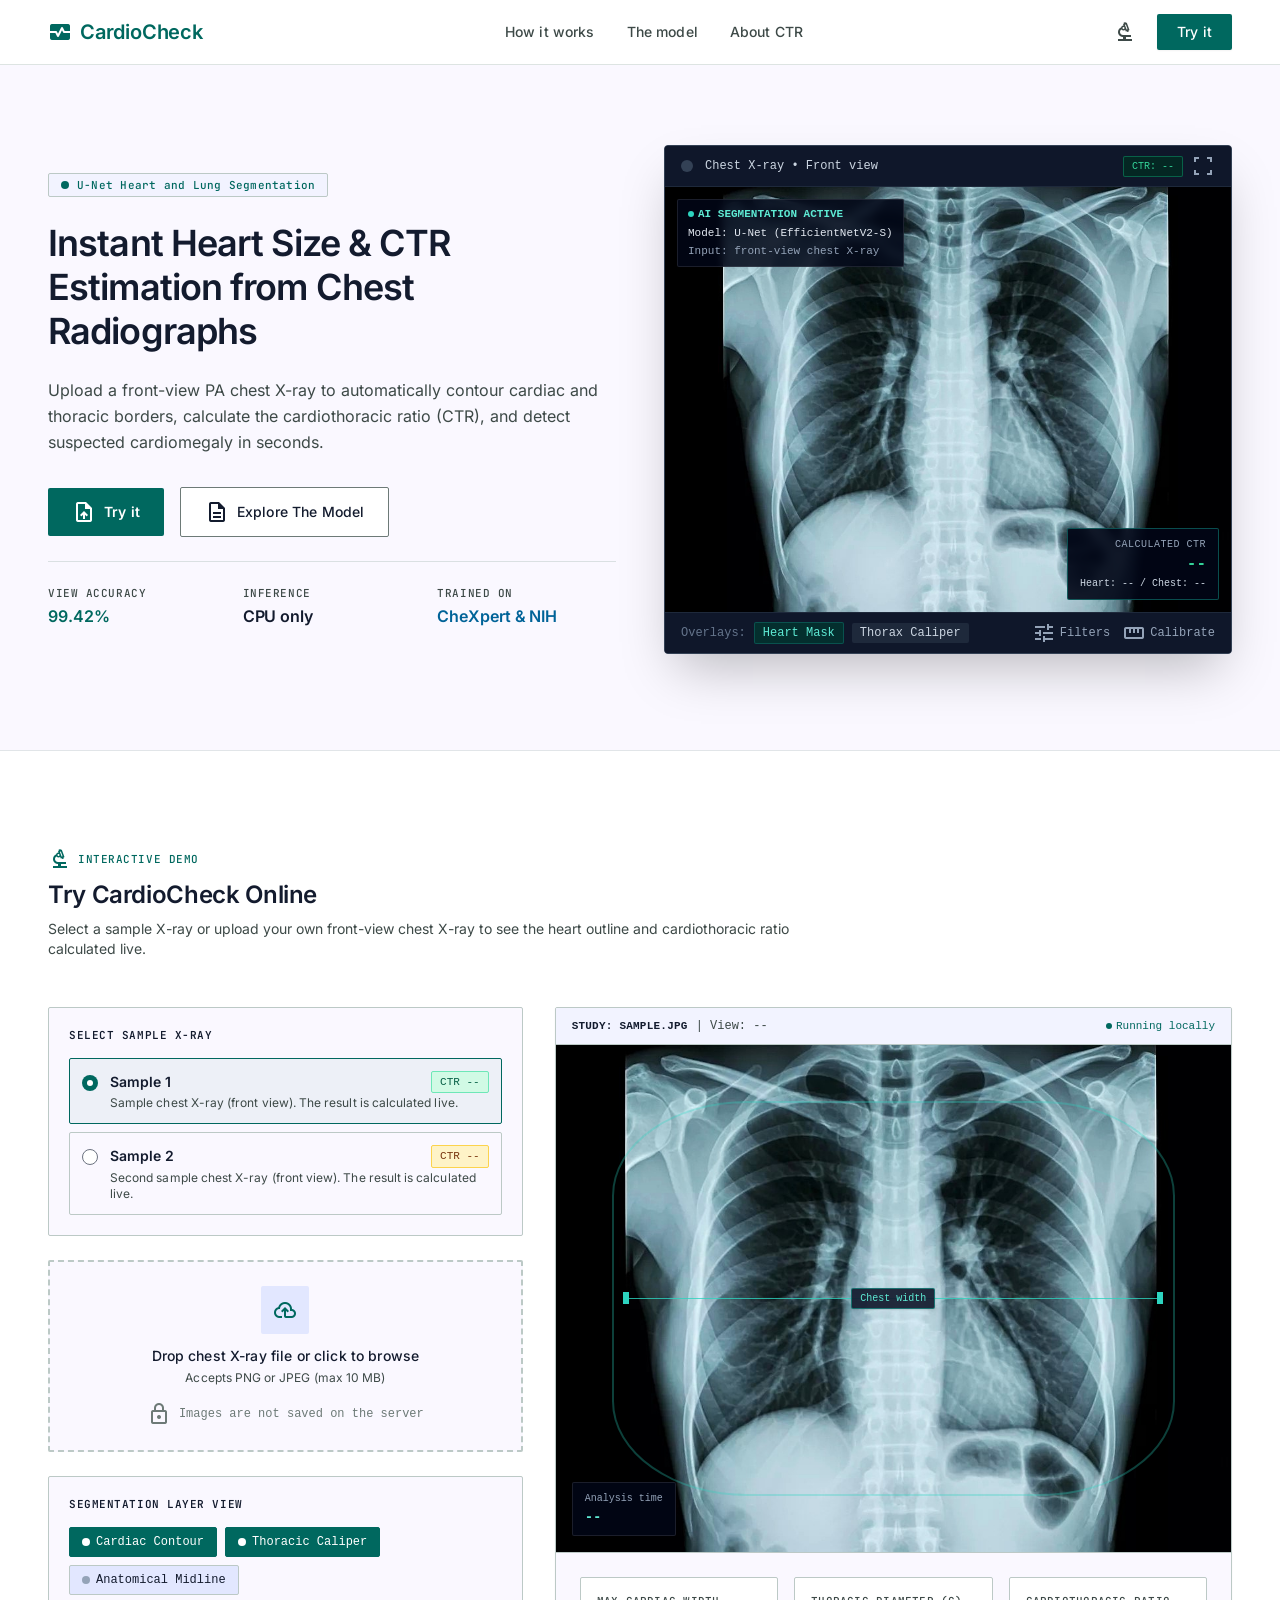
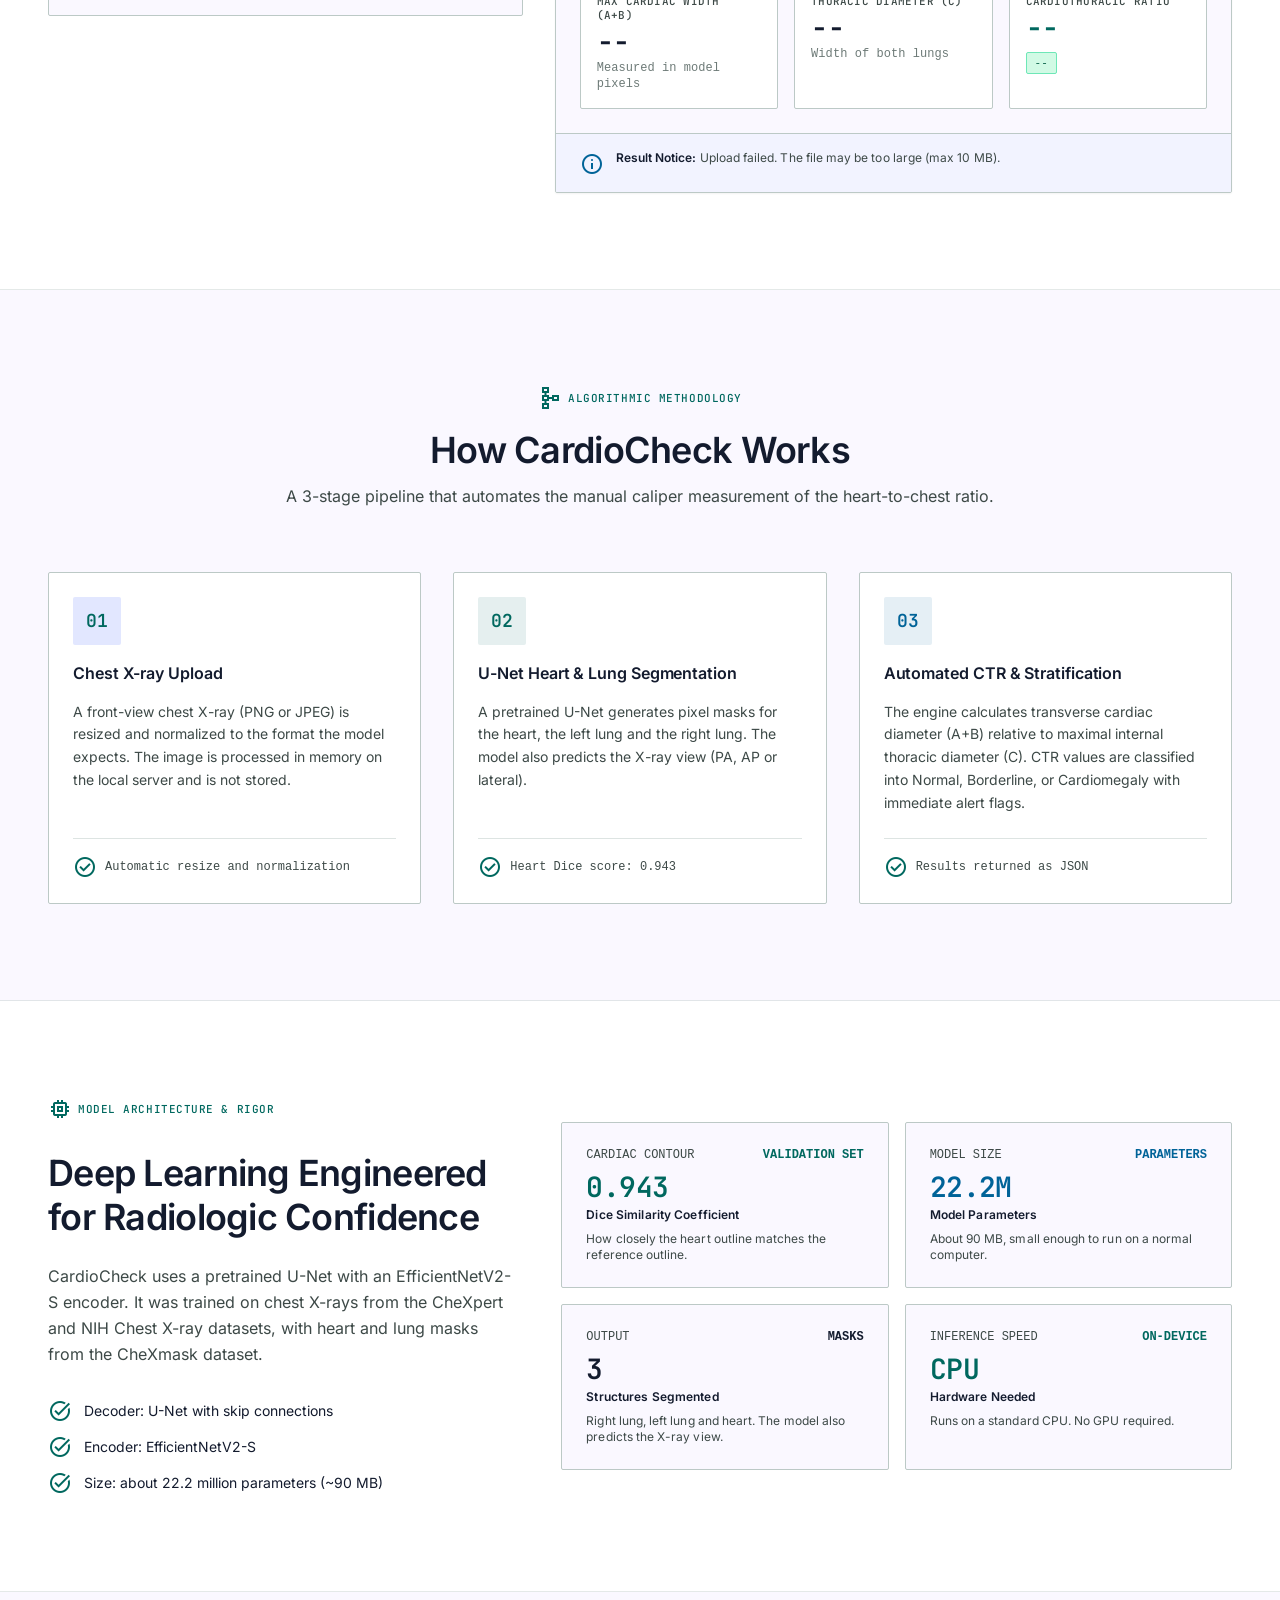
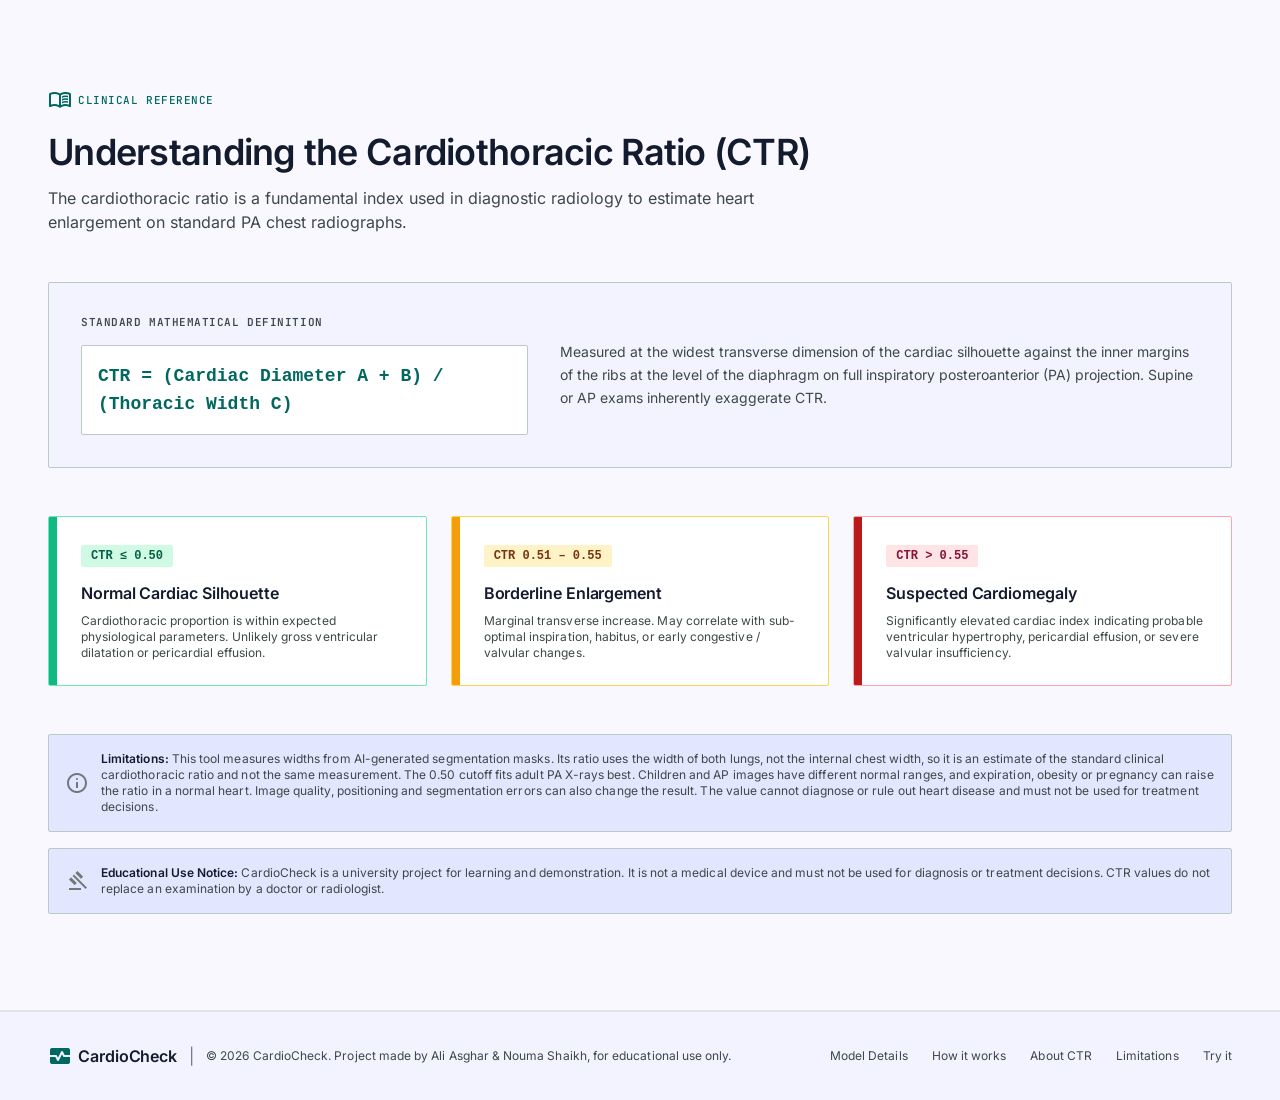
==== public/index.html @ 1d575114 "Add files via upload" ====
<!doctype html>
<html class="scroll-smooth" lang="en">
  <head>
    <meta charset="utf-8" />
    <meta name="viewport" content="width=device-width, initial-scale=1.0" />
    <title>CardioCheck - AI Heart Size &amp; CTR Estimation</title>
    <link
      rel="shortcut icon"
      href="./images/favicon/android-chrome-192x192.png"
      type="image/x-icon"
    />
    <link
      rel="shortcut icon"
      href="./images/favicon/android-chrome-512x512.png"
      type="image/x-icon"
    />
    <link
      rel="shortcut icon"
      href="./images/favicon/apple-touch-icon.png"
      type="image/x-icon"
    />
    <link
      rel="shortcut icon"
      href="./images/favicon/favicon-16x16.png"
      type="image/x-icon"
    />
    <link
      rel="shortcut icon"
      href="./images/favicon/favicon-32x32.png"
      type="image/x-icon"
    />
    <link
      rel="shortcut icon"
      href="./images/favicon/favicon.ico"
      type="image/x-icon"
    />
    <link rel="stylesheet" href="style.css" />
  </head>
  <body
    class="bg-background text-on-background min-h-screen flex flex-col font-body-md antialiased selection:bg-primary selection:text-on-primary"
  >
    <header
      class="bg-surface-container-lowest/90 backdrop-blur-md top-0 sticky z-50 border-b border-outline-variant/50"
    >
      <div
        class="flex justify-between items-center w-full px-6 lg:px-12 max-w-7xl mx-auto h-16"
      >
        <a
          class="text-headline-md font-semibold text-primary flex items-center gap-2 active:scale-[0.99] transition-transform duration-150"
          href="#"
        >
          <span
            class="material-symbols-outlined text-primary text-[28px]"
            style="font-variation-settings: &quot;FILL&quot; 1"
            >monitor_heart</span
          ><span>CardioCheck</span></a
        >
        <nav class="hidden md:flex items-center gap-8">
          <a
            class="text-on-surface-variant hover:text-primary transition-colors duration-150 text-label-lg"
            href="#how-it-works"
            >How it works</a
          >
          <a
            class="text-on-surface-variant hover:text-primary transition-colors duration-150 text-label-lg"
            href="#the-model"
            >The model</a
          >
          <a
            class="text-on-surface-variant hover:text-primary transition-colors duration-150 text-label-lg"
            href="#about-ctr"
            >About CTR</a
          >
        </nav>
        <div class="flex items-center gap-3">
          <a
            class="p-2 text-on-surface-variant hover:text-primary transition-colors duration-150 flex items-center"
            href="#try-it"
            title="Try the demo"
            ><span class="material-symbols-outlined text-[20px]"
              >biotech</span
            ></a
          >
          <a
            class="bg-primary hover:bg-primary-container text-on-primary text-label-lg px-5 py-2 rounded transition-all duration-150 shadow-sm active:scale-[0.99]"
            href="#try-it"
            >Try it</a
          >
        </div>
      </div>
    </header>

    <main class="flex-1 flex flex-col">
      <section
        class="relative pt-12 pb-16 lg:pt-20 lg:pb-24 border-b border-outline-variant/40 bg-surface"
      >
        <div
          class="max-w-7xl mx-auto px-6 lg:px-12 grid grid-cols-1 lg:grid-cols-12 gap-12 items-center"
        >
          <div class="lg:col-span-6 space-y-6">
            <div
              class="inline-flex items-center gap-2 px-3 py-1 bg-surface-container-low border border-outline-variant rounded text-label-sm font-label-sm text-primary"
            >
              <span class="w-2 h-2 rounded-full bg-primary animate-pulse"></span
              ><span>U-Net Heart and Lung Segmentation</span>
            </div>
            <h1 class="text-headline-xl text-on-surface tracking-tight">
              Instant Heart Size &amp; CTR Estimation from Chest Radiographs
            </h1>
            <p class="text-body-lg text-on-surface-variant leading-relaxed">
              Upload a front-view PA chest X-ray to automatically contour
              cardiac and thoracic borders, calculate the cardiothoracic ratio
              (CTR), and detect suspected cardiomegaly in seconds.
            </p>
            <div class="flex flex-wrap items-center gap-4 pt-2">
              <a
                class="inline-flex items-center gap-2 bg-primary hover:bg-primary-container text-on-primary px-6 py-3 rounded text-label-lg font-semibold transition-colors duration-150"
                href="#try-it"
                ><span class="material-symbols-outlined text-[20px]"
                  >upload_file</span
                >Try it</a
              >
              <a
                class="inline-flex items-center gap-2 bg-surface-container-lowest border border-outline text-on-surface hover:bg-surface-container-low px-6 py-3 rounded text-label-lg font-medium transition-colors duration-150"
                href="#the-model"
                ><span class="material-symbols-outlined text-[20px]"
                  >description</span
                >Explore The Model</a
              >
            </div>
            <div
              class="pt-6 grid grid-cols-3 gap-4 border-t border-outline-variant/50"
            >
              <div>
                <p
                  class="text-label-sm font-label-sm text-on-surface-variant uppercase tracking-wider"
                >
                  VIEW ACCURACY
                </p>
                <p class="text-headline-sm text-primary mt-1 font-semibold">
                  99.42%
                </p>
              </div>
              <div>
                <p
                  class="text-label-sm font-label-sm text-on-surface-variant uppercase tracking-wider"
                >
                  INFERENCE
                </p>
                <p class="text-headline-sm text-on-surface mt-1 font-semibold">
                  CPU only
                </p>
              </div>
              <div>
                <p
                  class="text-label-sm font-label-sm text-on-surface-variant uppercase tracking-wider"
                >
                  TRAINED ON
                </p>
                <p class="text-headline-sm text-secondary mt-1 font-semibold">
                  CheXpert &amp; NIH
                </p>
              </div>
            </div>
          </div>
          <div class="lg:col-span-6">
            <div
              class="relative rounded-lg overflow-hidden border border-slate-700 bg-slate-950 shadow-2xl"
            >
              <div
                class="bg-slate-900 border-b border-slate-800 px-4 py-2 flex items-center justify-between"
              >
                <div class="flex items-center gap-3">
                  <span class="w-3 h-3 rounded-full bg-slate-700"></span
                  ><span class="text-slate-300 text-xs font-mono"
                    >Chest X-ray • Front view</span
                  >
                </div>
                <div class="flex items-center gap-2">
                  <span
                    class="inline-flex items-center px-2 py-0.5 rounded text-[10px] font-mono bg-emerald-950/80 border border-emerald-500/40 text-emerald-400"
                    id="hero-badge"
                    >CTR: --</span
                  ><span
                    class="material-symbols-outlined text-slate-400 text-sm"
                    >fullscreen</span
                  >
                </div>
              </div>
              <div
                class="relative aspect-[4/3] bg-black flex items-center justify-center overflow-hidden"
              >
                <img
                  id="hero-xray"
                  alt="Chest PA X-Ray with AI Contour and Measurements"
                  class="w-full h-full object-cover select-none"
                  src="images/xray-sample.jpg"
                />
                <div
                  class="absolute top-3 left-3 bg-slate-950/85 backdrop-blur-sm border border-white/10 rounded px-2.5 py-1.5 font-mono text-[11px] text-slate-200 space-y-0.5 pointer-events-none"
                >
                  <div
                    class="text-teal-300 font-semibold flex items-center gap-1"
                  >
                    <span class="w-1.5 h-1.5 rounded-full bg-teal-400"></span>AI
                    SEGMENTATION ACTIVE
                  </div>
                  <div>Model: U-Net (EfficientNetV2-S)</div>
                  <div class="text-slate-400">
                    Input: front-view chest X-ray
                  </div>
                </div>
                <div
                  class="absolute bottom-3 right-3 bg-slate-950/90 backdrop-blur-sm border border-teal-500/40 rounded px-3 py-2 font-mono text-right pointer-events-none"
                >
                  <div
                    class="text-[10px] text-slate-400 uppercase tracking-wider"
                  >
                    Calculated CTR
                  </div>
                  <div
                    class="text-emerald-400 font-bold text-base"
                    id="hero-ctr"
                  >
                    --
                  </div>
                  <div class="text-[10px] text-slate-300" id="hero-widths">
                    Heart: -- / Chest: --
                  </div>
                </div>
              </div>
              <div
                class="bg-slate-900 px-4 py-2 border-t border-slate-800 flex items-center justify-between text-xs font-mono text-slate-300"
              >
                <div class="flex items-center gap-2">
                  <span class="text-slate-500">Overlays:</span
                  ><span
                    class="px-2 py-0.5 rounded bg-teal-950 text-teal-300 border border-teal-700/50"
                    >Heart Mask</span
                  ><span class="px-2 py-0.5 rounded bg-slate-800 text-slate-300"
                    >Thorax Caliper</span
                  >
                </div>
                <div class="flex items-center gap-3 text-slate-400">
                  <span class="flex items-center gap-1"
                    ><span class="material-symbols-outlined text-[14px]"
                      >tune</span
                    >
                    Filters</span
                  ><span class="flex items-center gap-1"
                    ><span class="material-symbols-outlined text-[14px]"
                      >straighten</span
                    >
                    Calibrate</span
                  >
                </div>
              </div>
            </div>
          </div>
        </div>
      </section>

      <section
        class="py-16 lg:py-24 bg-surface-container-lowest border-b border-outline-variant/40"
        id="try-it"
      >
        <div class="max-w-7xl mx-auto px-6 lg:px-12">
          <div class="max-w-3xl mb-12">
            <div
              class="inline-flex items-center gap-1.5 text-primary text-label-sm font-label-sm uppercase tracking-wider mb-2"
            >
              <span class="material-symbols-outlined text-sm">biotech</span
              ><span>Interactive Demo</span>
            </div>
            <h2 class="text-headline-lg text-on-surface">
              Try CardioCheck Online
            </h2>
            <p class="text-body-md text-on-surface-variant mt-2">
              Select a sample X-ray or upload your own front-view chest X-ray to
              see the heart outline and cardiothoracic ratio calculated live.
            </p>
          </div>
          <div class="grid grid-cols-1 lg:grid-cols-12 gap-8 items-start">
            <div class="lg:col-span-5 space-y-6">
              <div
                class="bg-surface border border-outline-variant rounded p-5 space-y-4"
              >
                <label
                  class="block text-label-sm font-label-sm text-on-surface uppercase tracking-wider font-semibold"
                  >Select Sample X-ray</label
                >
                <div class="space-y-2">
                  <label
                    class="flex items-start gap-3 p-3 rounded border border-primary bg-primary/5 cursor-pointer transition-all"
                    id="sample-btn-1"
                  >
                    <input
                      checked
                      class="mt-1 text-primary focus:ring-primary h-4 w-4"
                      name="sample_selection"
                      onchange="switchSample('normal')"
                      type="radio"
                      value="normal"
                    />
                    <div class="flex-1">
                      <div class="flex items-center justify-between">
                        <span class="text-sm text-on-surface font-semibold"
                          >Sample 1</span
                        ><span
                          class="px-2 py-0.5 rounded text-[11px] font-mono bg-emerald-100 text-emerald-800 border border-emerald-300"
                          id="sample1-ctr"
                          >CTR --</span
                        >
                      </div>
                      <p class="text-body-sm text-on-surface-variant mt-0.5">
                        Sample chest X-ray (front view). The result is
                        calculated live.
                      </p>
                    </div>
                  </label>
                  <label
                    class="flex items-start gap-3 p-3 rounded border border-outline-variant hover:border-outline cursor-pointer transition-all"
                    id="sample-btn-2"
                  >
                    <input
                      class="mt-1 text-primary focus:ring-primary h-4 w-4"
                      name="sample_selection"
                      onchange="switchSample('cardiomegaly')"
                      type="radio"
                      value="cardiomegaly"
                    />
                    <div class="flex-1">
                      <div class="flex items-center justify-between">
                        <span class="text-sm text-on-surface font-semibold"
                          >Sample 2</span
                        ><span
                          class="px-2 py-0.5 rounded text-[11px] font-mono bg-amber-100 text-amber-900 border border-amber-300"
                          id="sample2-ctr"
                          >CTR --</span
                        >
                      </div>
                      <p class="text-body-sm text-on-surface-variant mt-0.5">
                        Second sample chest X-ray (front view). The result is
                        calculated live.
                      </p>
                    </div>
                  </label>
                </div>
              </div>
              <div
                class="border-2 border-dashed border-outline-variant hover:border-primary rounded p-6 text-center bg-surface transition-colors cursor-pointer group"
              >
                <input
                  accept="image/png,image/jpeg"
                  class="hidden"
                  id="radiograph-upload"
                  type="file"
                />
                <label
                  class="cursor-pointer flex flex-col items-center"
                  for="radiograph-upload"
                >
                  <div
                    class="w-12 h-12 rounded bg-surface-container-high flex items-center justify-center text-primary group-hover:scale-105 transition-transform mb-3"
                  >
                    <span class="material-symbols-outlined text-[28px]"
                      >cloud_upload</span
                    >
                  </div>
                  <p class="text-label-lg text-on-surface font-medium">
                    Drop chest X-ray file or click to browse
                  </p>
                  <p class="text-body-sm text-on-surface-variant mt-1">
                    Accepts PNG or JPEG (max 10 MB)
                  </p>
                  <div
                    class="mt-4 flex items-center gap-2 text-xs text-outline font-mono"
                  >
                    <span class="material-symbols-outlined text-[16px]"
                      >lock</span
                    ><span>Images are not saved on the server</span>
                  </div>
                </label>
              </div>
              <div
                class="bg-surface border border-outline-variant rounded p-5 space-y-4"
              >
                <p
                  class="text-label-sm font-label-sm text-on-surface uppercase tracking-wider font-semibold"
                >
                  Segmentation Layer View
                </p>
                <div class="flex flex-wrap gap-2">
                  <button
                    class="px-3 py-1.5 rounded border text-xs font-mono font-medium flex items-center gap-1.5 transition-colors bg-primary text-on-primary border-primary"
                    id="toggle-heart-mask"
                    onclick="toggleLayer('heart')"
                  >
                    <span class="w-2 h-2 rounded-full bg-white"></span>Cardiac
                    Contour
                  </button>
                  <button
                    class="px-3 py-1.5 rounded border text-xs font-mono font-medium flex items-center gap-1.5 transition-colors bg-primary text-on-primary border-primary"
                    id="toggle-thorax-mask"
                    onclick="toggleLayer('thorax')"
                  >
                    <span class="w-2 h-2 rounded-full bg-white"></span>Thoracic
                    Caliper
                  </button>
                  <button
                    class="px-3 py-1.5 rounded border text-xs font-mono font-medium flex items-center gap-1.5 transition-colors bg-surface-container-high text-on-surface border-outline-variant"
                    id="toggle-grid-mask"
                    onclick="toggleLayer('grid')"
                  >
                    <span class="w-2 h-2 rounded-full bg-slate-400"></span
                    >Anatomical Midline
                  </button>
                </div>
              </div>
            </div>

            <div class="lg:col-span-7 space-y-4">
              <div
                class="bg-surface border border-outline-variant rounded overflow-hidden shadow-sm"
              >
                <div
                  class="bg-surface-container-low px-4 py-2.5 border-b border-outline-variant flex items-center justify-between"
                >
                  <div class="flex items-center gap-2">
                    <span
                      class="font-mono text-label-sm text-on-surface font-semibold"
                      id="active-study-id"
                      >STUDY: SAMPLE.JPG</span
                    ><span
                      class="text-xs text-on-surface-variant font-mono"
                      id="study-meta"
                      >| View: --</span
                    >
                  </div>
                  <span
                    class="inline-flex items-center gap-1 text-[11px] font-mono text-primary font-medium"
                    ><span class="w-1.5 h-1.5 rounded-full bg-primary"></span
                    >Running locally</span
                  >
                </div>
                <div
                  class="relative bg-slate-950 aspect-[4/3] w-full flex items-center justify-center overflow-hidden"
                >
                  <img
                    alt="Diagnostic Viewer Simulation"
                    class="w-full h-full object-cover transition-opacity duration-300"
                    id="preview-xray"
                    src="images/xray-sample.jpg"
                  />
                  <div
                    class="absolute inset-0 pointer-events-none transition-opacity duration-200"
                    id="layer-heart"
                  >
                    <div
                      class="absolute inset-0 border-2 border-teal-400/40 rounded-[24%] m-14 opacity-75"
                    ></div>
                  </div>
                  <div
                    class="absolute inset-0 pointer-events-none flex items-center justify-center"
                    id="layer-thorax"
                  >
                    <div
                      class="w-4/5 h-[1px] bg-teal-400/80 relative flex items-center justify-between"
                    >
                      <span class="w-1.5 h-3 bg-teal-400"></span
                      ><span
                        class="bg-slate-900/90 text-teal-300 border border-teal-500/50 text-[10px] font-mono px-2 py-0.5 rounded shadow"
                        id="hud-thoracic-text"
                        >Chest width</span
                      ><span class="w-1.5 h-3 bg-teal-400"></span>
                    </div>
                  </div>
                  <div
                    class="absolute inset-0 pointer-events-none flex items-center justify-center hidden"
                    id="layer-grid"
                  >
                    <div class="w-[2px] h-full bg-amber-400/80"></div>
                  </div>
                  <div
                    class="absolute bottom-4 left-4 bg-slate-950/85 backdrop-blur border border-white/10 px-3 py-2 rounded text-slate-100 font-mono text-xs"
                  >
                    <div class="text-[10px] text-slate-400">Analysis time</div>
                    <div class="text-teal-300 font-bold text-sm" id="latency">
                      --
                    </div>
                  </div>
                </div>
                <div
                  class="p-6 bg-surface grid grid-cols-1 md:grid-cols-3 gap-4 border-t border-outline-variant"
                >
                  <div
                    class="p-4 bg-surface-container-lowest border border-outline-variant rounded"
                  >
                    <div
                      class="text-label-sm font-label-sm text-on-surface-variant uppercase"
                    >
                      Max Cardiac Width (A+B)
                    </div>
                    <div
                      class="text-metric-display font-metric-display text-on-surface mt-1"
                      id="val-cardiac"
                    >
                      --
                    </div>
                    <div class="text-body-sm text-outline mt-0.5 font-mono">
                      Measured in model pixels
                    </div>
                  </div>
                  <div
                    class="p-4 bg-surface-container-lowest border border-outline-variant rounded"
                  >
                    <div
                      class="text-label-sm font-label-sm text-on-surface-variant uppercase"
                    >
                      Thoracic Diameter (C)
                    </div>
                    <div
                      class="text-metric-display font-metric-display text-on-surface mt-1"
                      id="val-thorax"
                    >
                      --
                    </div>
                    <div class="text-body-sm text-outline mt-0.5 font-mono">
                      Width of both lungs
                    </div>
                  </div>
                  <div
                    class="p-4 bg-surface-container-lowest border border-outline-variant rounded"
                    id="card-ctr-result"
                  >
                    <div
                      class="text-label-sm font-label-sm text-on-surface-variant uppercase"
                    >
                      Cardiothoracic Ratio
                    </div>
                    <div
                      class="text-metric-display font-metric-display text-primary mt-1"
                      id="val-ctr"
                    >
                      --
                    </div>
                    <div class="mt-1">
                      <span
                        class="inline-flex items-center px-2 py-0.5 rounded text-[11px] font-mono bg-emerald-100 text-emerald-800 border border-emerald-300 font-medium"
                        id="badge-ctr-status"
                        >--</span
                      >
                    </div>
                  </div>
                </div>
                <div
                  class="px-6 py-4 bg-surface-container-low border-t border-outline-variant flex items-start gap-3"
                >
                  <span
                    class="material-symbols-outlined text-secondary text-[20px] shrink-0 mt-0.5"
                    >info</span
                  >
                  <p class="text-body-sm text-on-surface-variant">
                    <span class="font-semibold text-on-surface"
                      >Result Notice:</span
                    >
                    <span id="notice-text">Analyzing the sample X-ray...</span>
                  </p>
                </div>
              </div>
            </div>
          </div>
        </div>
      </section>

      <section
        class="py-16 lg:py-24 bg-surface border-b border-outline-variant/40"
        id="how-it-works"
      >
        <div class="max-w-7xl mx-auto px-6 lg:px-12">
          <div class="text-center max-w-3xl mx-auto mb-16 space-y-3">
            <div
              class="inline-flex items-center gap-1.5 text-primary text-label-sm font-label-sm uppercase tracking-wider"
            >
              <span class="material-symbols-outlined text-sm">schema</span
              ><span>Algorithmic Methodology</span>
            </div>
            <h2 class="text-headline-xl text-on-surface">
              How CardioCheck Works
            </h2>
            <p class="text-body-lg text-on-surface-variant">
              A 3-stage pipeline that automates the manual caliper measurement
              of the heart-to-chest ratio.
            </p>
          </div>
          <div class="grid grid-cols-1 md:grid-cols-3 gap-8 relative">
            <div
              class="bg-surface-container-lowest border border-outline-variant rounded p-6 flex flex-col justify-between space-y-6"
            >
              <div class="space-y-4">
                <div
                  class="w-12 h-12 rounded bg-surface-container-high flex items-center justify-center text-primary font-metric-display text-lg font-bold"
                >
                  01
                </div>
                <h3 class="text-headline-sm text-on-surface">
                  Chest X-ray Upload
                </h3>
                <p class="text-body-md text-on-surface-variant leading-relaxed">
                  A front-view chest X-ray (PNG or JPEG) is resized and
                  normalized to the format the model expects. The image is
                  processed in memory on the local server and is not stored.
                </p>
              </div>
              <div
                class="pt-4 border-t border-outline-variant/50 flex items-center gap-2 text-xs font-mono text-on-surface-variant"
              >
                <span class="material-symbols-outlined text-[16px] text-primary"
                  >check_circle</span
                >Automatic resize and normalization
              </div>
            </div>
            <div
              class="bg-surface-container-lowest border border-outline-variant rounded p-6 flex flex-col justify-between space-y-6"
            >
              <div class="space-y-4">
                <div
                  class="w-12 h-12 rounded bg-primary/10 flex items-center justify-center text-primary font-metric-display text-lg font-bold"
                >
                  02
                </div>
                <h3 class="text-headline-sm text-on-surface">
                  U-Net Heart &amp; Lung Segmentation
                </h3>
                <p class="text-body-md text-on-surface-variant leading-relaxed">
                  A pretrained U-Net generates pixel masks for the heart, the
                  left lung and the right lung. The model also predicts the
                  X-ray view (PA, AP or lateral).
                </p>
              </div>
              <div
                class="pt-4 border-t border-outline-variant/50 flex items-center gap-2 text-xs font-mono text-on-surface-variant"
              >
                <span class="material-symbols-outlined text-[16px] text-primary"
                  >check_circle</span
                >Heart Dice score: 0.943
              </div>
            </div>
            <div
              class="bg-surface-container-lowest border border-outline-variant rounded p-6 flex flex-col justify-between space-y-6"
            >
              <div class="space-y-4">
                <div
                  class="w-12 h-12 rounded bg-secondary/10 flex items-center justify-center text-secondary font-metric-display text-lg font-bold"
                >
                  03
                </div>
                <h3 class="text-headline-sm text-on-surface">
                  Automated CTR &amp; Stratification
                </h3>
                <p class="text-body-md text-on-surface-variant leading-relaxed">
                  The engine calculates transverse cardiac diameter (A+B)
                  relative to maximal internal thoracic diameter (C). CTR values
                  are classified into Normal, Borderline, or Cardiomegaly with
                  immediate alert flags.
                </p>
              </div>
              <div
                class="pt-4 border-t border-outline-variant/50 flex items-center gap-2 text-xs font-mono text-on-surface-variant"
              >
                <span class="material-symbols-outlined text-[16px] text-primary"
                  >check_circle</span
                >Results returned as JSON
              </div>
            </div>
          </div>
        </div>
      </section>

      <section
        class="py-16 lg:py-24 bg-surface-container-lowest border-b border-outline-variant/40"
        id="the-model"
      >
        <div class="max-w-7xl mx-auto px-6 lg:px-12">
          <div class="grid grid-cols-1 lg:grid-cols-12 gap-12 items-center">
            <div class="lg:col-span-5 space-y-6">
              <div
                class="inline-flex items-center gap-1.5 text-primary text-label-sm font-label-sm uppercase tracking-wider"
              >
                <span class="material-symbols-outlined text-sm">memory</span
                ><span>Model Architecture &amp; Rigor</span>
              </div>
              <h2 class="text-headline-xl text-on-surface">
                Deep Learning Engineered for Radiologic Confidence
              </h2>
              <p class="text-body-lg text-on-surface-variant leading-relaxed">
                CardioCheck uses a pretrained U-Net with an EfficientNetV2-S
                encoder. It was trained on chest X-rays from the CheXpert and
                NIH Chest X-ray datasets, with heart and lung masks from the
                CheXmask dataset.
              </p>
              <div class="space-y-3 pt-2">
                <div class="flex items-center gap-3">
                  <span
                    class="material-symbols-outlined text-primary text-[20px]"
                    >task_alt</span
                  ><span class="text-body-md text-on-surface"
                    >Decoder: U-Net with skip connections</span
                  >
                </div>
                <div class="flex items-center gap-3">
                  <span
                    class="material-symbols-outlined text-primary text-[20px]"
                    >task_alt</span
                  ><span class="text-body-md text-on-surface"
                    >Encoder: EfficientNetV2-S</span
                  >
                </div>
                <div class="flex items-center gap-3">
                  <span
                    class="material-symbols-outlined text-primary text-[20px]"
                    >task_alt</span
                  ><span class="text-body-md text-on-surface"
                    >Size: about 22.2 million parameters (~90 MB)</span
                  >
                </div>
              </div>
            </div>
            <div class="lg:col-span-7 grid grid-cols-1 sm:grid-cols-2 gap-4">
              <div class="bg-surface border border-outline-variant rounded p-6">
                <div
                  class="flex justify-between items-center text-xs font-mono text-on-surface-variant"
                >
                  <span>CARDIAC CONTOUR</span
                  ><span class="text-primary font-semibold"
                    >VALIDATION SET</span
                  >
                </div>
                <div
                  class="text-metric-display font-metric-display text-primary mt-2"
                >
                  0.943
                </div>
                <div class="text-label-md text-on-surface mt-1 font-semibold">
                  Dice Similarity Coefficient
                </div>
                <p class="text-body-sm text-on-surface-variant mt-2">
                  How closely the heart outline matches the reference outline.
                </p>
              </div>
              <div class="bg-surface border border-outline-variant rounded p-6">
                <div
                  class="flex justify-between items-center text-xs font-mono text-on-surface-variant"
                >
                  <span>MODEL SIZE</span
                  ><span class="text-secondary font-semibold">PARAMETERS</span>
                </div>
                <div
                  class="text-metric-display font-metric-display text-secondary mt-2"
                >
                  22.2M
                </div>
                <div class="text-label-md text-on-surface mt-1 font-semibold">
                  Model Parameters
                </div>
                <p class="text-body-sm text-on-surface-variant mt-2">
                  About 90 MB, small enough to run on a normal computer.
                </p>
              </div>
              <div class="bg-surface border border-outline-variant rounded p-6">
                <div
                  class="flex justify-between items-center text-xs font-mono text-on-surface-variant"
                >
                  <span>OUTPUT</span
                  ><span class="text-on-surface font-semibold">MASKS</span>
                </div>
                <div
                  class="text-metric-display font-metric-display text-on-surface mt-2"
                >
                  3
                </div>
                <div class="text-label-md text-on-surface mt-1 font-semibold">
                  Structures Segmented
                </div>
                <p class="text-body-sm text-on-surface-variant mt-2">
                  Right lung, left lung and heart. The model also predicts the
                  X-ray view.
                </p>
              </div>
              <div class="bg-surface border border-outline-variant rounded p-6">
                <div
                  class="flex justify-between items-center text-xs font-mono text-on-surface-variant"
                >
                  <span>INFERENCE SPEED</span
                  ><span class="text-primary font-semibold">ON-DEVICE</span>
                </div>
                <div
                  class="text-metric-display font-metric-display text-primary mt-2"
                >
                  CPU
                </div>
                <div class="text-label-md text-on-surface mt-1 font-semibold">
                  Hardware Needed
                </div>
                <p class="text-body-sm text-on-surface-variant mt-2">
                  Runs on a standard CPU. No GPU required.
                </p>
              </div>
            </div>
          </div>
        </div>
      </section>

      <section
        class="py-16 lg:py-24 bg-surface border-b border-outline-variant/40"
        id="about-ctr"
      >
        <div class="max-w-7xl mx-auto px-6 lg:px-12">
          <div class="max-w-3xl mb-12 space-y-3">
            <div
              class="inline-flex items-center gap-1.5 text-primary text-label-sm font-label-sm uppercase tracking-wider"
            >
              <span class="material-symbols-outlined text-sm">menu_book</span
              ><span>Clinical Reference</span>
            </div>
            <h2 class="text-headline-xl text-on-surface">
              Understanding the Cardiothoracic Ratio (CTR)
            </h2>
            <p class="text-body-lg text-on-surface-variant">
              The cardiothoracic ratio is a fundamental index used in diagnostic
              radiology to estimate heart enlargement on standard PA chest
              radiographs.
            </p>
          </div>
          <div
            class="bg-surface-container-low border border-outline-variant rounded p-6 lg:p-8 mb-12"
          >
            <div class="grid grid-cols-1 lg:grid-cols-12 gap-8 items-center">
              <div class="lg:col-span-5 text-center lg:text-left">
                <p
                  class="text-label-sm font-label-sm text-on-surface-variant uppercase tracking-wider font-semibold"
                >
                  Standard Mathematical Definition
                </p>
                <div
                  class="mt-4 p-4 bg-surface-container-lowest border border-outline-variant rounded inline-block font-mono text-lg font-semibold text-primary"
                >
                  CTR = (Cardiac Diameter A + B) / (Thoracic Width C)
                </div>
              </div>
              <div
                class="lg:col-span-7 text-body-md text-on-surface-variant leading-relaxed"
              >
                Measured at the widest transverse dimension of the cardiac
                silhouette against the inner margins of the ribs at the level of
                the diaphragm on full inspiratory posteroanterior (PA)
                projection. Supine or AP exams inherently exaggerate CTR.
              </div>
            </div>
          </div>
          <div class="grid grid-cols-1 md:grid-cols-3 gap-6">
            <div
              class="bg-surface-container-lowest border border-emerald-300 rounded p-6 relative overflow-hidden"
            >
              <div
                class="w-2 h-full bg-emerald-500 absolute top-0 left-0"
              ></div>
              <div class="pl-2">
                <span
                  class="px-2.5 py-1 rounded text-xs font-mono bg-emerald-100 text-emerald-800 font-semibold"
                  >CTR ≤ 0.50</span
                >
                <h3 class="text-headline-sm text-on-surface mt-4">
                  Normal Cardiac Silhouette
                </h3>
                <p class="text-body-sm text-on-surface-variant mt-2">
                  Cardiothoracic proportion is within expected physiological
                  parameters. Unlikely gross ventricular dilatation or
                  pericardial effusion.
                </p>
              </div>
            </div>
            <div
              class="bg-surface-container-lowest border border-amber-300 rounded p-6 relative overflow-hidden"
            >
              <div class="w-2 h-full bg-amber-500 absolute top-0 left-0"></div>
              <div class="pl-2">
                <span
                  class="px-2.5 py-1 rounded text-xs font-mono bg-amber-100 text-amber-900 font-semibold"
                  >CTR 0.51 – 0.55</span
                >
                <h3 class="text-headline-sm text-on-surface mt-4">
                  Borderline Enlargement
                </h3>
                <p class="text-body-sm text-on-surface-variant mt-2">
                  Marginal transverse increase. May correlate with sub-optimal
                  inspiration, habitus, or early congestive / valvular changes.
                </p>
              </div>
            </div>
            <div
              class="bg-surface-container-lowest border border-rose-300 rounded p-6 relative overflow-hidden"
            >
              <div class="w-2 h-full bg-error absolute top-0 left-0"></div>
              <div class="pl-2">
                <span
                  class="px-2.5 py-1 rounded text-xs font-mono bg-rose-100 text-rose-900 font-semibold"
                  >CTR &gt; 0.55</span
                >
                <h3 class="text-headline-sm text-on-surface mt-4">
                  Suspected Cardiomegaly
                </h3>
                <p class="text-body-sm text-on-surface-variant mt-2">
                  Significantly elevated cardiac index indicating probable
                  ventricular hypertrophy, pericardial effusion, or severe
                  valvular insufficiency.
                </p>
              </div>
            </div>
          </div>
          <div
            class="mt-12 p-4 bg-surface-container-high border border-outline-variant rounded flex items-center gap-3"
            id="limitations"
          >
            <span
              class="material-symbols-outlined text-outline text-[24px] shrink-0"
              >info</span
            >
            <p class="text-body-sm text-on-surface-variant">
              <span class="font-semibold text-on-surface">Limitations:</span>
              This tool measures widths from AI-generated segmentation masks.
              Its ratio uses the width of both lungs, not the internal chest
              width, so it is an estimate of the standard clinical
              cardiothoracic ratio and not the same measurement. The 0.50 cutoff
              fits adult PA X-rays best. Children and AP images have different
              normal ranges, and expiration, obesity or pregnancy can raise the
              ratio in a normal heart. Image quality, positioning and
              segmentation errors can also change the result. The value cannot
              diagnose or rule out heart disease and must not be used for
              treatment decisions.
            </p>
          </div>
          <div
            class="mt-4 p-4 bg-surface-container-high border border-outline-variant rounded flex items-center gap-3"
          >
            <span
              class="material-symbols-outlined text-outline text-[24px] shrink-0"
              >gavel</span
            >
            <p class="text-body-sm text-on-surface-variant">
              <span class="font-semibold text-on-surface"
                >Educational Use Notice:</span
              >
              CardioCheck is a university project for learning and
              demonstration. It is not a medical device and must not be used for
              diagnosis or treatment decisions. CTR values do not replace an
              examination by a doctor or radiologist.
            </p>
          </div>
        </div>
      </section>
    </main>

    <footer
      class="bg-surface-container-low w-full border-t border-outline-variant/40"
    >
      <div
        class="flex flex-col md:flex-row justify-between items-center w-full px-6 lg:px-12 py-8 max-w-7xl mx-auto gap-4"
      >
        <div
          class="flex flex-col sm:flex-row items-center gap-3 text-center sm:text-left"
        >
          <span
            class="text-headline-sm font-semibold text-on-surface flex items-center gap-1.5"
            ><span
              class="material-symbols-outlined text-primary text-[20px]"
              style="font-variation-settings: &quot;FILL&quot; 1"
              >monitor_heart</span
            >CardioCheck</span
          >
          <span class="hidden sm:inline text-outline">|</span>
          <p class="text-body-sm text-on-surface-variant">
            © 2026 CardioCheck. Project made by Ali Asghar & Nouma Shaikh, for
            educational use only.
          </p>
        </div>
        <div class="flex flex-wrap items-center justify-center gap-6">
          <a
            class="text-on-surface-variant text-body-sm hover:text-primary transition-colors duration-150"
            href="#the-model"
            >Model Details</a
          >
          <a
            class="text-on-surface-variant text-body-sm hover:text-primary transition-colors duration-150"
            href="#how-it-works"
            >How it works</a
          >
          <a
            class="text-on-surface-variant text-body-sm hover:text-primary transition-colors duration-150"
            href="#about-ctr"
            >About CTR</a
          >
          <a
            class="text-on-surface-variant text-body-sm hover:text-primary transition-colors duration-150"
            href="#limitations"
            >Limitations</a
          >
          <a
            class="text-on-surface-variant text-body-sm hover:text-primary transition-colors duration-150"
            href="#try-it"
            >Try it</a
          >
        </div>
      </div>
    </footer>

    <script src="script.js"></script>
  </body>
</html>
---- public/style.css ----
*,:after,:before{--tw-border-spacing-x:0;--tw-border-spacing-y:0;--tw-translate-x:0;--tw-translate-y:0;--tw-rotate:0;--tw-skew-x:0;--tw-skew-y:0;--tw-scale-x:1;--tw-scale-y:1;--tw-pan-x: ;--tw-pan-y: ;--tw-pinch-zoom: ;--tw-scroll-snap-strictness:proximity;--tw-gradient-from-position: ;--tw-gradient-via-position: ;--tw-gradient-to-position: ;--tw-ordinal: ;--tw-slashed-zero: ;--tw-numeric-figure: ;--tw-numeric-spacing: ;--tw-numeric-fraction: ;--tw-ring-inset: ;--tw-ring-offset-width:0px;--tw-ring-offset-color:#fff;--tw-ring-color:rgba(59,130,246,.5);--tw-ring-offset-shadow:0 0 #0000;--tw-ring-shadow:0 0 #0000;--tw-shadow:0 0 #0000;--tw-shadow-colored:0 0 #0000;--tw-blur: ;--tw-brightness: ;--tw-contrast: ;--tw-grayscale: ;--tw-hue-rotate: ;--tw-invert: ;--tw-saturate: ;--tw-sepia: ;--tw-drop-shadow: ;--tw-backdrop-blur: ;--tw-backdrop-brightness: ;--tw-backdrop-contrast: ;--tw-backdrop-grayscale: ;--tw-backdrop-hue-rotate: ;--tw-backdrop-invert: ;--tw-backdrop-opacity: ;--tw-backdrop-saturate: ;--tw-backdrop-sepia: ;--tw-contain-size: ;--tw-contain-layout: ;--tw-contain-paint: ;--tw-contain-style: }::backdrop{--tw-border-spacing-x:0;--tw-border-spacing-y:0;--tw-translate-x:0;--tw-translate-y:0;--tw-rotate:0;--tw-skew-x:0;--tw-skew-y:0;--tw-scale-x:1;--tw-scale-y:1;--tw-pan-x: ;--tw-pan-y: ;--tw-pinch-zoom: ;--tw-scroll-snap-strictness:proximity;--tw-gradient-from-position: ;--tw-gradient-via-position: ;--tw-gradient-to-position: ;--tw-ordinal: ;--tw-slashed-zero: ;--tw-numeric-figure: ;--tw-numeric-spacing: ;--tw-numeric-fraction: ;--tw-ring-inset: ;--tw-ring-offset-width:0px;--tw-ring-offset-color:#fff;--tw-ring-color:rgba(59,130,246,.5);--tw-ring-offset-shadow:0 0 #0000;--tw-ring-shadow:0 0 #0000;--tw-shadow:0 0 #0000;--tw-shadow-colored:0 0 #0000;--tw-blur: ;--tw-brightness: ;--tw-contrast: ;--tw-grayscale: ;--tw-hue-rotate: ;--tw-invert: ;--tw-saturate: ;--tw-sepia: ;--tw-drop-shadow: ;--tw-backdrop-blur: ;--tw-backdrop-brightness: ;--tw-backdrop-contrast: ;--tw-backdrop-grayscale: ;--tw-backdrop-hue-rotate: ;--tw-backdrop-invert: ;--tw-backdrop-opacity: ;--tw-backdrop-saturate: ;--tw-backdrop-sepia: ;--tw-contain-size: ;--tw-contain-layout: ;--tw-contain-paint: ;--tw-contain-style: }/*! tailwindcss v3.4.19 | MIT License | https://tailwindcss.com*/*,:after,:before{box-sizing:border-box;border:0 solid #e5e7eb}:after,:before{--tw-content:""}:host,html{line-height:1.5;-webkit-text-size-adjust:100%;-moz-tab-size:4;-o-tab-size:4;tab-size:4;font-family:ui-sans-serif,system-ui,sans-serif,Apple Color Emoji,Segoe UI Emoji,Segoe UI Symbol,Noto Color Emoji;font-feature-settings:normal;font-variation-settings:normal;-webkit-tap-highlight-color:transparent}body{margin:0;line-height:inherit}hr{height:0;color:inherit;border-top-width:1px}abbr:where([title]){-webkit-text-decoration:underline dotted;text-decoration:underline dotted}h1,h2,h3,h4,h5,h6{font-size:inherit;font-weight:inherit}a{color:inherit;text-decoration:inherit}b,strong{font-weight:bolder}code,kbd,pre,samp{font-family:ui-monospace,SFMono-Regular,Menlo,Monaco,Consolas,Liberation Mono,Courier New,monospace;font-feature-settings:normal;font-variation-settings:normal;font-size:1em}small{font-size:80%}sub,sup{font-size:75%;line-height:0;position:relative;vertical-align:baseline}sub{bottom:-.25em}sup{top:-.5em}table{text-indent:0;border-color:inherit;border-collapse:collapse}button,input,optgroup,select,textarea{font-family:inherit;font-feature-settings:inherit;font-variation-settings:inherit;font-size:100%;font-weight:inherit;line-height:inherit;letter-spacing:inherit;color:inherit;margin:0;padding:0}button,select{text-transform:none}button,input:where([type=button]),input:where([type=reset]),input:where([type=submit]){-webkit-appearance:button;background-color:transparent;background-image:none}:-moz-focusring{outline:auto}:-moz-ui-invalid{box-shadow:none}progress{vertical-align:baseline}::-webkit-inner-spin-button,::-webkit-outer-spin-button{height:auto}[type=search]{-webkit-appearance:textfield;outline-offset:-2px}::-webkit-search-decoration{-webkit-appearance:none}::-webkit-file-upload-button{-webkit-appearance:button;font:inherit}summary{display:list-item}blockquote,dd,dl,figure,h1,h2,h3,h4,h5,h6,hr,p,pre{margin:0}fieldset{margin:0}fieldset,legend{padding:0}menu,ol,ul{list-style:none;margin:0;padding:0}dialog{padding:0}textarea{resize:vertical}input::-moz-placeholder,textarea::-moz-placeholder{opacity:1;color:#9ca3af}input::placeholder,textarea::placeholder{opacity:1;color:#9ca3af}[role=button],button{cursor:pointer}:disabled{cursor:default}audio,canvas,embed,iframe,img,object,svg,video{display:block;vertical-align:middle}img,video{max-width:100%;height:auto}[hidden]:where(:not([hidden=until-found])){display:none}input:where(:not([type])),input:where([type=date]),input:where([type=datetime-local]),input:where([type=email]),input:where([type=month]),input:where([type=number]),input:where([type=password]),input:where([type=search]),input:where([type=tel]),input:where([type=text]),input:where([type=time]),input:where([type=url]),input:where([type=week]),select,select:where([multiple]),textarea{-webkit-appearance:none;-moz-appearance:none;appearance:none;background-color:#fff;border-color:#6b7280;border-width:1px;border-radius:0;padding:.5rem .75rem;font-size:1rem;line-height:1.5rem;--tw-shadow:0 0 #0000}input:where(:not([type])):focus,input:where([type=date]):focus,input:where([type=datetime-local]):focus,input:where([type=email]):focus,input:where([type=month]):focus,input:where([type=number]):focus,input:where([type=password]):focus,input:where([type=search]):focus,input:where([type=tel]):focus,input:where([type=text]):focus,input:where([type=time]):focus,input:where([type=url]):focus,input:where([type=week]):focus,select:focus,select:where([multiple]):focus,textarea:focus{outline:2px solid transparent;outline-offset:2px;--tw-ring-inset:var(--tw-empty,/*!*/ /*!*/);--tw-ring-offset-width:0px;--tw-ring-offset-color:#fff;--tw-ring-color:#2563eb;--tw-ring-offset-shadow:var(--tw-ring-inset) 0 0 0 var(--tw-ring-offset-width) var(--tw-ring-offset-color);--tw-ring-shadow:var(--tw-ring-inset) 0 0 0 calc(1px + var(--tw-ring-offset-width)) var(--tw-ring-color);box-shadow:var(--tw-ring-offset-shadow),var(--tw-ring-shadow),var(--tw-shadow);border-color:#2563eb}input::-moz-placeholder,textarea::-moz-placeholder{color:#6b7280;opacity:1}input::placeholder,textarea::placeholder{color:#6b7280;opacity:1}::-webkit-datetime-edit-fields-wrapper{padding:0}::-webkit-date-and-time-value{min-height:1.5em;text-align:inherit}::-webkit-datetime-edit{display:inline-flex}::-webkit-datetime-edit,::-webkit-datetime-edit-day-field,::-webkit-datetime-edit-hour-field,::-webkit-datetime-edit-meridiem-field,::-webkit-datetime-edit-millisecond-field,::-webkit-datetime-edit-minute-field,::-webkit-datetime-edit-month-field,::-webkit-datetime-edit-second-field,::-webkit-datetime-edit-year-field{padding-top:0;padding-bottom:0}select{background-image:url("data:image/svg+xml;charset=utf-8,%3Csvg xmlns='http://www.w3.org/2000/svg' fill='none' viewBox='0 0 20 20'%3E%3Cpath stroke='%236b7280' stroke-linecap='round' stroke-linejoin='round' stroke-width='1.5' d='m6 8 4 4 4-4'/%3E%3C/svg%3E");background-position:right .5rem center;background-repeat:no-repeat;background-size:1.5em 1.5em;padding-right:2.5rem;-webkit-print-color-adjust:exact;print-color-adjust:exact}select:where([multiple]),select:where([size]:not([size="1"])){background-image:none;background-position:0 0;background-repeat:unset;background-size:initial;padding-right:.75rem;-webkit-print-color-adjust:unset;print-color-adjust:unset}input:where([type=checkbox]),input:where([type=radio]){-webkit-appearance:none;-moz-appearance:none;appearance:none;padding:0;-webkit-print-color-adjust:exact;print-color-adjust:exact;display:inline-block;vertical-align:middle;background-origin:border-box;-webkit-user-select:none;-moz-user-select:none;user-select:none;flex-shrink:0;height:1rem;width:1rem;color:#2563eb;background-color:#fff;border-color:#6b7280;border-width:1px;--tw-shadow:0 0 #0000}input:where([type=checkbox]){border-radius:0}input:where([type=radio]){border-radius:100%}input:where([type=checkbox]):focus,input:where([type=radio]):focus{outline:2px solid transparent;outline-offset:2px;--tw-ring-inset:var(--tw-empty,/*!*/ /*!*/);--tw-ring-offset-width:2px;--tw-ring-offset-color:#fff;--tw-ring-color:#2563eb;--tw-ring-offset-shadow:var(--tw-ring-inset) 0 0 0 var(--tw-ring-offset-width) var(--tw-ring-offset-color);--tw-ring-shadow:var(--tw-ring-inset) 0 0 0 calc(2px + var(--tw-ring-offset-width)) var(--tw-ring-color);box-shadow:var(--tw-ring-offset-shadow),var(--tw-ring-shadow),var(--tw-shadow)}input:where([type=checkbox]):checked,input:where([type=radio]):checked{border-color:transparent;background-color:currentColor;background-size:100% 100%;background-position:50%;background-repeat:no-repeat}input:where([type=checkbox]):checked{background-image:url("data:image/svg+xml;charset=utf-8,%3Csvg xmlns='http://www.w3.org/2000/svg' fill='%23fff' viewBox='0 0 16 16'%3E%3Cpath d='M12.207 4.793a1 1 0 0 1 0 1.414l-5 5a1 1 0 0 1-1.414 0l-2-2a1 1 0 0 1 1.414-1.414L6.5 9.086l4.293-4.293a1 1 0 0 1 1.414 0'/%3E%3C/svg%3E")}@media (forced-colors:active) {input:where([type=checkbox]):checked{-webkit-appearance:auto;-moz-appearance:auto;appearance:auto}}input:where([type=radio]):checked{background-image:url("data:image/svg+xml;charset=utf-8,%3Csvg xmlns='http://www.w3.org/2000/svg' fill='%23fff' viewBox='0 0 16 16'%3E%3Ccircle cx='8' cy='8' r='3'/%3E%3C/svg%3E")}@media (forced-colors:active) {input:where([type=radio]):checked{-webkit-appearance:auto;-moz-appearance:auto;appearance:auto}}input:where([type=checkbox]):checked:focus,input:where([type=checkbox]):checked:hover,input:where([type=radio]):checked:focus,input:where([type=radio]):checked:hover{border-color:transparent;background-color:currentColor}input:where([type=checkbox]):indeterminate{background-image:url("data:image/svg+xml;charset=utf-8,%3Csvg xmlns='http://www.w3.org/2000/svg' fill='none' viewBox='0 0 16 16'%3E%3Cpath stroke='%23fff' stroke-linecap='round' stroke-linejoin='round' stroke-width='2' d='M4 8h8'/%3E%3C/svg%3E");border-color:transparent;background-color:currentColor;background-size:100% 100%;background-position:50%;background-repeat:no-repeat}@media (forced-colors:active) {input:where([type=checkbox]):indeterminate{-webkit-appearance:auto;-moz-appearance:auto;appearance:auto}}input:where([type=checkbox]):indeterminate:focus,input:where([type=checkbox]):indeterminate:hover{border-color:transparent;background-color:currentColor}input:where([type=file]){background:unset;border-color:inherit;border-width:0;border-radius:0;padding:0;font-size:unset;line-height:inherit}input:where([type=file]):focus{outline:1px solid ButtonText;outline:1px auto -webkit-focus-ring-color}.pointer-events-none{pointer-events:none}.absolute{position:absolute}.relative{position:relative}.sticky{position:sticky}.inset-0{inset:0}.bottom-3{bottom:.75rem}.bottom-4{bottom:1rem}.left-0{left:0}.left-3{left:.75rem}.left-4{left:1rem}.right-3{right:.75rem}.top-0{top:0}.top-3{top:.75rem}.z-50{z-index:50}.m-14{margin:3.5rem}.mx-auto{margin-left:auto;margin-right:auto}.mb-12{margin-bottom:3rem}.mb-16{margin-bottom:4rem}.mb-2{margin-bottom:.5rem}.mb-3{margin-bottom:.75rem}.mt-0\.5{margin-top:.125rem}.mt-1{margin-top:.25rem}.mt-12{margin-top:3rem}.mt-2{margin-top:.5rem}.mt-4{margin-top:1rem}.block{display:block}.inline-block{display:inline-block}.flex{display:flex}.inline-flex{display:inline-flex}.grid{display:grid}.\!hidden{display:none!important}.hidden{display:none}.aspect-\[4\/3\]{aspect-ratio:4/3}.h-1\.5{height:.375rem}.h-12{height:3rem}.h-16{height:4rem}.h-2{height:.5rem}.h-3{height:.75rem}.h-4{height:1rem}.h-\[1px\]{height:1px}.h-full{height:100%}.min-h-screen{min-height:100vh}.w-1\.5{width:.375rem}.w-12{width:3rem}.w-2{width:.5rem}.w-3{width:.75rem}.w-4{width:1rem}.w-4\/5{width:80%}.w-\[2px\]{width:2px}.w-full{width:100%}.max-w-3xl{max-width:48rem}.max-w-7xl{max-width:80rem}.flex-1{flex:1 1 0%}.shrink-0{flex-shrink:0}@keyframes pulse{50%{opacity:.5}}.animate-pulse{animation:pulse 2s cubic-bezier(.4,0,.6,1) infinite}.cursor-pointer{cursor:pointer}.cursor-wait{cursor:wait}.select-none{-webkit-user-select:none;-moz-user-select:none;user-select:none}.resize{resize:both}.grid-cols-1{grid-template-columns:repeat(1,minmax(0,1fr))}.grid-cols-3{grid-template-columns:repeat(3,minmax(0,1fr))}.flex-col{flex-direction:column}.flex-wrap{flex-wrap:wrap}.items-start{align-items:flex-start}.items-center{align-items:center}.justify-center{justify-content:center}.justify-between{justify-content:space-between}.gap-1{gap:.25rem}.gap-1\.5{gap:.375rem}.gap-12{gap:3rem}.gap-2{gap:.5rem}.gap-3{gap:.75rem}.gap-4{gap:1rem}.gap-6{gap:1.5rem}.gap-8{gap:2rem}.space-y-0\.5>:not([hidden])~:not([hidden]){--tw-space-y-reverse:0;margin-top:calc(.125rem*(1 - var(--tw-space-y-reverse)));margin-bottom:calc(.125rem*var(--tw-space-y-reverse))}.space-y-2>:not([hidden])~:not([hidden]){--tw-space-y-reverse:0;margin-top:calc(.5rem*(1 - var(--tw-space-y-reverse)));margin-bottom:calc(.5rem*var(--tw-space-y-reverse))}.space-y-3>:not([hidden])~:not([hidden]){--tw-space-y-reverse:0;margin-top:calc(.75rem*(1 - var(--tw-space-y-reverse)));margin-bottom:calc(.75rem*var(--tw-space-y-reverse))}.space-y-4>:not([hidden])~:not([hidden]){--tw-space-y-reverse:0;margin-top:calc(1rem*(1 - var(--tw-space-y-reverse)));margin-bottom:calc(1rem*var(--tw-space-y-reverse))}.space-y-6>:not([hidden])~:not([hidden]){--tw-space-y-reverse:0;margin-top:calc(1.5rem*(1 - var(--tw-space-y-reverse)));margin-bottom:calc(1.5rem*var(--tw-space-y-reverse))}.overflow-hidden{overflow:hidden}.scroll-smooth{scroll-behavior:smooth}.rounded{border-radius:.125rem}.rounded-\[24\%\]{border-radius:24%}.rounded-full{border-radius:.75rem}.rounded-lg{border-radius:.25rem}.border{border-width:1px}.border-2{border-width:2px}.border-b{border-bottom-width:1px}.border-t{border-top-width:1px}.border-dashed{border-style:dashed}.border-amber-300{--tw-border-opacity:1;border-color:rgb(252 211 77/var(--tw-border-opacity,1))}.border-amber-500\/40{border-color:rgba(245,158,11,.4)}.border-emerald-300{--tw-border-opacity:1;border-color:rgb(110 231 183/var(--tw-border-opacity,1))}.border-emerald-500\/40{border-color:rgba(16,185,129,.4)}.border-outline{--tw-border-opacity:1;border-color:rgb(109 122 119/var(--tw-border-opacity,1))}.border-outline-variant{--tw-border-opacity:1;border-color:rgb(188 201 198/var(--tw-border-opacity,1))}.border-outline-variant\/40{border-color:rgba(188,201,198,.4)}.border-outline-variant\/50{border-color:rgba(188,201,198,.5)}.border-primary{--tw-border-opacity:1;border-color:rgb(0 104 95/var(--tw-border-opacity,1))}.border-rose-300{--tw-border-opacity:1;border-color:rgb(253 164 175/var(--tw-border-opacity,1))}.border-rose-500\/40{border-color:rgba(244,63,94,.4)}.border-slate-700{--tw-border-opacity:1;border-color:rgb(51 65 85/var(--tw-border-opacity,1))}.border-slate-800{--tw-border-opacity:1;border-color:rgb(30 41 59/var(--tw-border-opacity,1))}.border-teal-400\/40{border-color:rgba(45,212,191,.4)}.border-teal-500\/40{border-color:rgba(20,184,166,.4)}.border-teal-500\/50{border-color:rgba(20,184,166,.5)}.border-teal-700\/50{border-color:rgba(15,118,110,.5)}.border-white\/10{border-color:hsla(0,0%,100%,.1)}.bg-amber-100{--tw-bg-opacity:1;background-color:rgb(254 243 199/var(--tw-bg-opacity,1))}.bg-amber-400\/80{background-color:rgba(251,191,36,.8)}.bg-amber-500{--tw-bg-opacity:1;background-color:rgb(245 158 11/var(--tw-bg-opacity,1))}.bg-amber-950\/80{background-color:rgba(69,26,3,.8)}.bg-background{--tw-bg-opacity:1;background-color:rgb(250 248 255/var(--tw-bg-opacity,1))}.bg-black{--tw-bg-opacity:1;background-color:rgb(0 0 0/var(--tw-bg-opacity,1))}.bg-emerald-100{--tw-bg-opacity:1;background-color:rgb(209 250 229/var(--tw-bg-opacity,1))}.bg-emerald-500{--tw-bg-opacity:1;background-color:rgb(16 185 129/var(--tw-bg-opacity,1))}.bg-emerald-950\/80{background-color:rgba(2,44,34,.8)}.bg-error{--tw-bg-opacity:1;background-color:rgb(186 26 26/var(--tw-bg-opacity,1))}.bg-primary{--tw-bg-opacity:1;background-color:rgb(0 104 95/var(--tw-bg-opacity,1))}.bg-primary\/10{background-color:rgba(0,104,95,.1)}.bg-primary\/5{background-color:rgba(0,104,95,.05)}.bg-rose-100{--tw-bg-opacity:1;background-color:rgb(255 228 230/var(--tw-bg-opacity,1))}.bg-rose-950\/80{background-color:rgba(76,5,25,.8)}.bg-secondary\/10{background-color:rgba(0,99,152,.1)}.bg-slate-400{--tw-bg-opacity:1;background-color:rgb(148 163 184/var(--tw-bg-opacity,1))}.bg-slate-700{--tw-bg-opacity:1;background-color:rgb(51 65 85/var(--tw-bg-opacity,1))}.bg-slate-800{--tw-bg-opacity:1;background-color:rgb(30 41 59/var(--tw-bg-opacity,1))}.bg-slate-900{--tw-bg-opacity:1;background-color:rgb(15 23 42/var(--tw-bg-opacity,1))}.bg-slate-900\/90{background-color:rgba(15,23,42,.9)}.bg-slate-950{--tw-bg-opacity:1;background-color:rgb(2 6 23/var(--tw-bg-opacity,1))}.bg-slate-950\/85{background-color:rgba(2,6,23,.85)}.bg-slate-950\/90{background-color:rgba(2,6,23,.9)}.bg-surface{--tw-bg-opacity:1;background-color:rgb(250 248 255/var(--tw-bg-opacity,1))}.bg-surface-container-high{--tw-bg-opacity:1;background-color:rgb(226 231 255/var(--tw-bg-opacity,1))}.bg-surface-container-low{--tw-bg-opacity:1;background-color:rgb(242 243 255/var(--tw-bg-opacity,1))}.bg-surface-container-lowest{--tw-bg-opacity:1;background-color:rgb(255 255 255/var(--tw-bg-opacity,1))}.bg-surface-container-lowest\/90{background-color:hsla(0,0%,100%,.9)}.bg-teal-400{--tw-bg-opacity:1;background-color:rgb(45 212 191/var(--tw-bg-opacity,1))}.bg-teal-400\/80{background-color:rgba(45,212,191,.8)}.bg-teal-950{--tw-bg-opacity:1;background-color:rgb(4 47 46/var(--tw-bg-opacity,1))}.bg-white{--tw-bg-opacity:1;background-color:rgb(255 255 255/var(--tw-bg-opacity,1))}.object-cover{-o-object-fit:cover;object-fit:cover}.p-2{padding:.5rem}.p-3{padding:.75rem}.p-4{padding:1rem}.p-5{padding:1.25rem}.p-6{padding:1.5rem}.px-2{padding-left:.5rem;padding-right:.5rem}.px-2\.5{padding-left:.625rem;padding-right:.625rem}.px-3{padding-left:.75rem;padding-right:.75rem}.px-4{padding-left:1rem;padding-right:1rem}.px-5{padding-left:1.25rem;padding-right:1.25rem}.px-6{padding-left:1.5rem;padding-right:1.5rem}.py-0\.5{padding-top:.125rem;padding-bottom:.125rem}.py-1{padding-top:.25rem;padding-bottom:.25rem}.py-1\.5{padding-top:.375rem;padding-bottom:.375rem}.py-16{padding-top:4rem;padding-bottom:4rem}.py-2{padding-top:.5rem;padding-bottom:.5rem}.py-2\.5{padding-top:.625rem;padding-bottom:.625rem}.py-3{padding-top:.75rem;padding-bottom:.75rem}.py-4{padding-top:1rem;padding-bottom:1rem}.py-8{padding-top:2rem;padding-bottom:2rem}.pb-16{padding-bottom:4rem}.pl-2{padding-left:.5rem}.pt-12{padding-top:3rem}.pt-2{padding-top:.5rem}.pt-4{padding-top:1rem}.pt-6{padding-top:1.5rem}.text-center{text-align:center}.text-right{text-align:right}.font-body-md{font-family:Inter}.font-label-sm,.font-metric-display{font-family:JetBrains Mono}.font-mono{font-family:ui-monospace,SFMono-Regular,Menlo,Monaco,Consolas,Liberation Mono,Courier New,monospace}.text-\[10px\]{font-size:10px}.text-\[11px\]{font-size:11px}.text-\[14px\]{font-size:14px}.text-\[16px\]{font-size:16px}.text-\[20px\]{font-size:20px}.text-\[24px\]{font-size:24px}.text-\[28px\]{font-size:28px}.text-base{font-size:1rem;line-height:1.5rem}.text-body-lg{font-size:16px;line-height:24px}.text-body-lg,.text-body-md{letter-spacing:0;font-weight:400}.text-body-md{font-size:14px;line-height:20px}.text-body-sm{font-size:12px;line-height:16px;letter-spacing:.005em;font-weight:400}.text-headline-lg{font-size:24px;line-height:32px;letter-spacing:-.015em;font-weight:600}.text-headline-md{font-size:20px;line-height:28px;letter-spacing:-.01em;font-weight:600}.text-headline-sm{font-size:16px;line-height:24px;letter-spacing:-.005em;font-weight:600}.text-headline-xl{font-size:36px;line-height:44px;letter-spacing:-.02em;font-weight:600}.text-label-lg{font-size:14px;line-height:20px}.text-label-lg,.text-label-md{letter-spacing:.01em;font-weight:500}.text-label-md{font-size:12px;line-height:16px}.text-label-sm{font-size:11px;line-height:14px;letter-spacing:.02em;font-weight:500}.text-lg{font-size:1.125rem;line-height:1.75rem}.text-metric-display{font-size:28px;line-height:32px;letter-spacing:-.02em;font-weight:600}.text-sm{font-size:.875rem;line-height:1.25rem}.text-xs{font-size:.75rem;line-height:1rem}.font-bold{font-weight:700}.font-medium{font-weight:500}.font-semibold{font-weight:600}.uppercase{text-transform:uppercase}.leading-relaxed{line-height:1.625}.tracking-tight{letter-spacing:-.025em}.tracking-wider{letter-spacing:.05em}.text-amber-400{--tw-text-opacity:1;color:rgb(251 191 36/var(--tw-text-opacity,1))}.text-amber-900{--tw-text-opacity:1;color:rgb(120 53 15/var(--tw-text-opacity,1))}.text-emerald-400{--tw-text-opacity:1;color:rgb(52 211 153/var(--tw-text-opacity,1))}.text-emerald-800{--tw-text-opacity:1;color:rgb(6 95 70/var(--tw-text-opacity,1))}.text-on-background{--tw-text-opacity:1;color:rgb(19 27 46/var(--tw-text-opacity,1))}.text-on-primary{--tw-text-opacity:1;color:rgb(255 255 255/var(--tw-text-opacity,1))}.text-on-surface{--tw-text-opacity:1;color:rgb(19 27 46/var(--tw-text-opacity,1))}.text-on-surface-variant{--tw-text-opacity:1;color:rgb(61 73 71/var(--tw-text-opacity,1))}.text-outline{--tw-text-opacity:1;color:rgb(109 122 119/var(--tw-text-opacity,1))}.text-primary{--tw-text-opacity:1;color:rgb(0 104 95/var(--tw-text-opacity,1))}.text-rose-400{--tw-text-opacity:1;color:rgb(251 113 133/var(--tw-text-opacity,1))}.text-rose-900{--tw-text-opacity:1;color:rgb(136 19 55/var(--tw-text-opacity,1))}.text-secondary{--tw-text-opacity:1;color:rgb(0 99 152/var(--tw-text-opacity,1))}.text-slate-100{--tw-text-opacity:1;color:rgb(241 245 249/var(--tw-text-opacity,1))}.text-slate-200{--tw-text-opacity:1;color:rgb(226 232 240/var(--tw-text-opacity,1))}.text-slate-300{--tw-text-opacity:1;color:rgb(203 213 225/var(--tw-text-opacity,1))}.text-slate-400{--tw-text-opacity:1;color:rgb(148 163 184/var(--tw-text-opacity,1))}.text-slate-500{--tw-text-opacity:1;color:rgb(100 116 139/var(--tw-text-opacity,1))}.text-teal-300{--tw-text-opacity:1;color:rgb(94 234 212/var(--tw-text-opacity,1))}.antialiased{-webkit-font-smoothing:antialiased;-moz-osx-font-smoothing:grayscale}.opacity-50{opacity:.5}.opacity-75{opacity:.75}.shadow{--tw-shadow:0 1px 3px 0 rgba(0,0,0,.1),0 1px 2px -1px rgba(0,0,0,.1);--tw-shadow-colored:0 1px 3px 0 var(--tw-shadow-color),0 1px 2px -1px var(--tw-shadow-color)}.shadow,.shadow-2xl{box-shadow:var(--tw-ring-offset-shadow,0 0 #0000),var(--tw-ring-shadow,0 0 #0000),var(--tw-shadow)}.shadow-2xl{--tw-shadow:0 25px 50px -12px rgba(0,0,0,.25);--tw-shadow-colored:0 25px 50px -12px var(--tw-shadow-color)}.shadow-sm{--tw-shadow:0 1px 2px 0 rgba(0,0,0,.05);--tw-shadow-colored:0 1px 2px 0 var(--tw-shadow-color);box-shadow:var(--tw-ring-offset-shadow,0 0 #0000),var(--tw-ring-shadow,0 0 #0000),var(--tw-shadow)}.outline{outline-style:solid}.backdrop-blur{--tw-backdrop-blur:blur(8px)}.backdrop-blur,.backdrop-blur-md{-webkit-backdrop-filter:var(--tw-backdrop-blur) var(--tw-backdrop-brightness) var(--tw-backdrop-contrast) var(--tw-backdrop-grayscale) var(--tw-backdrop-hue-rotate) var(--tw-backdrop-invert) var(--tw-backdrop-opacity) var(--tw-backdrop-saturate) var(--tw-backdrop-sepia);backdrop-filter:var(--tw-backdrop-blur) var(--tw-backdrop-brightness) var(--tw-backdrop-contrast) var(--tw-backdrop-grayscale) var(--tw-backdrop-hue-rotate) var(--tw-backdrop-invert) var(--tw-backdrop-opacity) var(--tw-backdrop-saturate) var(--tw-backdrop-sepia)}.backdrop-blur-md{--tw-backdrop-blur:blur(12px)}.backdrop-blur-sm{--tw-backdrop-blur:blur(4px);-webkit-backdrop-filter:var(--tw-backdrop-blur) var(--tw-backdrop-brightness) var(--tw-backdrop-contrast) var(--tw-backdrop-grayscale) var(--tw-backdrop-hue-rotate) var(--tw-backdrop-invert) var(--tw-backdrop-opacity) var(--tw-backdrop-saturate) var(--tw-backdrop-sepia);backdrop-filter:var(--tw-backdrop-blur) var(--tw-backdrop-brightness) var(--tw-backdrop-contrast) var(--tw-backdrop-grayscale) var(--tw-backdrop-hue-rotate) var(--tw-backdrop-invert) var(--tw-backdrop-opacity) var(--tw-backdrop-saturate) var(--tw-backdrop-sepia)}.transition-all{transition-property:all;transition-timing-function:cubic-bezier(.4,0,.2,1);transition-duration:.15s}.transition-colors{transition-property:color,background-color,border-color,text-decoration-color,fill,stroke;transition-timing-function:cubic-bezier(.4,0,.2,1);transition-duration:.15s}.transition-opacity{transition-property:opacity;transition-timing-function:cubic-bezier(.4,0,.2,1);transition-duration:.15s}.transition-transform{transition-property:transform;transition-timing-function:cubic-bezier(.4,0,.2,1)}.duration-150,.transition-transform{transition-duration:.15s}.duration-200{transition-duration:.2s}.duration-300{transition-duration:.3s}@font-face{font-family:Inter;font-weight:400;src:url(fonts/inter-latin-400-normal.woff2) format("woff2");font-display:swap}@font-face{font-family:Inter;font-weight:500;src:url(fonts/inter-latin-500-normal.woff2) format("woff2");font-display:swap}@font-face{font-family:Inter;font-weight:600;src:url(fonts/inter-latin-600-normal.woff2) format("woff2");font-display:swap}@font-face{font-family:Inter;font-weight:700;src:url(fonts/inter-latin-700-normal.woff2) format("woff2");font-display:swap}@font-face{font-family:JetBrains Mono;font-weight:400;src:url(fonts/jetbrains-mono-latin-400-normal.woff2) format("woff2");font-display:swap}@font-face{font-family:JetBrains Mono;font-weight:500;src:url(fonts/jetbrains-mono-latin-500-normal.woff2) format("woff2");font-display:swap}@font-face{font-family:JetBrains Mono;font-weight:600;src:url(fonts/jetbrains-mono-latin-600-normal.woff2) format("woff2");font-display:swap}@font-face{font-family:Material Symbols Outlined;font-weight:100 700;src:url(fonts/material-symbols-outlined.woff2) format("woff2")}.material-symbols-outlined{font-family:Material Symbols Outlined;font-weight:400;font-style:normal;font-size:24px;line-height:1;letter-spacing:normal;text-transform:none;display:inline-block;white-space:nowrap;direction:ltr;font-feature-settings:"liga";-webkit-font-smoothing:antialiased}.selection\:bg-primary ::-moz-selection{--tw-bg-opacity:1;background-color:rgb(0 104 95/var(--tw-bg-opacity,1))}.selection\:bg-primary ::selection{--tw-bg-opacity:1;background-color:rgb(0 104 95/var(--tw-bg-opacity,1))}.selection\:text-on-primary ::-moz-selection{--tw-text-opacity:1;color:rgb(255 255 255/var(--tw-text-opacity,1))}.selection\:text-on-primary ::selection{--tw-text-opacity:1;color:rgb(255 255 255/var(--tw-text-opacity,1))}.selection\:bg-primary::-moz-selection{--tw-bg-opacity:1;background-color:rgb(0 104 95/var(--tw-bg-opacity,1))}.selection\:bg-primary::selection{--tw-bg-opacity:1;background-color:rgb(0 104 95/var(--tw-bg-opacity,1))}.selection\:text-on-primary::-moz-selection{--tw-text-opacity:1;color:rgb(255 255 255/var(--tw-text-opacity,1))}.selection\:text-on-primary::selection{--tw-text-opacity:1;color:rgb(255 255 255/var(--tw-text-opacity,1))}.hover\:border-outline:hover{--tw-border-opacity:1;border-color:rgb(109 122 119/var(--tw-border-opacity,1))}.hover\:border-primary:hover{--tw-border-opacity:1;border-color:rgb(0 104 95/var(--tw-border-opacity,1))}.hover\:bg-primary-container:hover{--tw-bg-opacity:1;background-color:rgb(0 131 120/var(--tw-bg-opacity,1))}.hover\:bg-surface-container-low:hover{--tw-bg-opacity:1;background-color:rgb(242 243 255/var(--tw-bg-opacity,1))}.hover\:text-primary:hover{--tw-text-opacity:1;color:rgb(0 104 95/var(--tw-text-opacity,1))}.focus\:ring-primary:focus{--tw-ring-opacity:1;--tw-ring-color:rgb(0 104 95/var(--tw-ring-opacity,1))}.active\:scale-\[0\.99\]:active{--tw-scale-x:0.99;--tw-scale-y:0.99}.active\:scale-\[0\.99\]:active,.group:hover .group-hover\:scale-105{transform:translate(var(--tw-translate-x),var(--tw-translate-y)) rotate(var(--tw-rotate)) skewX(var(--tw-skew-x)) skewY(var(--tw-skew-y)) scaleX(var(--tw-scale-x)) scaleY(var(--tw-scale-y))}.group:hover .group-hover\:scale-105{--tw-scale-x:1.05;--tw-scale-y:1.05}@media (min-width:640px){.sm\:inline{display:inline}.sm\:grid-cols-2{grid-template-columns:repeat(2,minmax(0,1fr))}.sm\:flex-row{flex-direction:row}.sm\:text-left{text-align:left}}@media (min-width:768px){.md\:flex{display:flex}.md\:grid-cols-3{grid-template-columns:repeat(3,minmax(0,1fr))}.md\:flex-row{flex-direction:row}}@media (min-width:1024px){.lg\:col-span-5{grid-column:span 5/span 5}.lg\:col-span-6{grid-column:span 6/span 6}.lg\:col-span-7{grid-column:span 7/span 7}.lg\:grid-cols-12{grid-template-columns:repeat(12,minmax(0,1fr))}.lg\:p-8{padding:2rem}.lg\:px-12{padding-left:3rem;padding-right:3rem}.lg\:py-24{padding-top:6rem}.lg\:pb-24,.lg\:py-24{padding-bottom:6rem}.lg\:pt-20{padding-top:5rem}.lg\:text-left{text-align:left}}
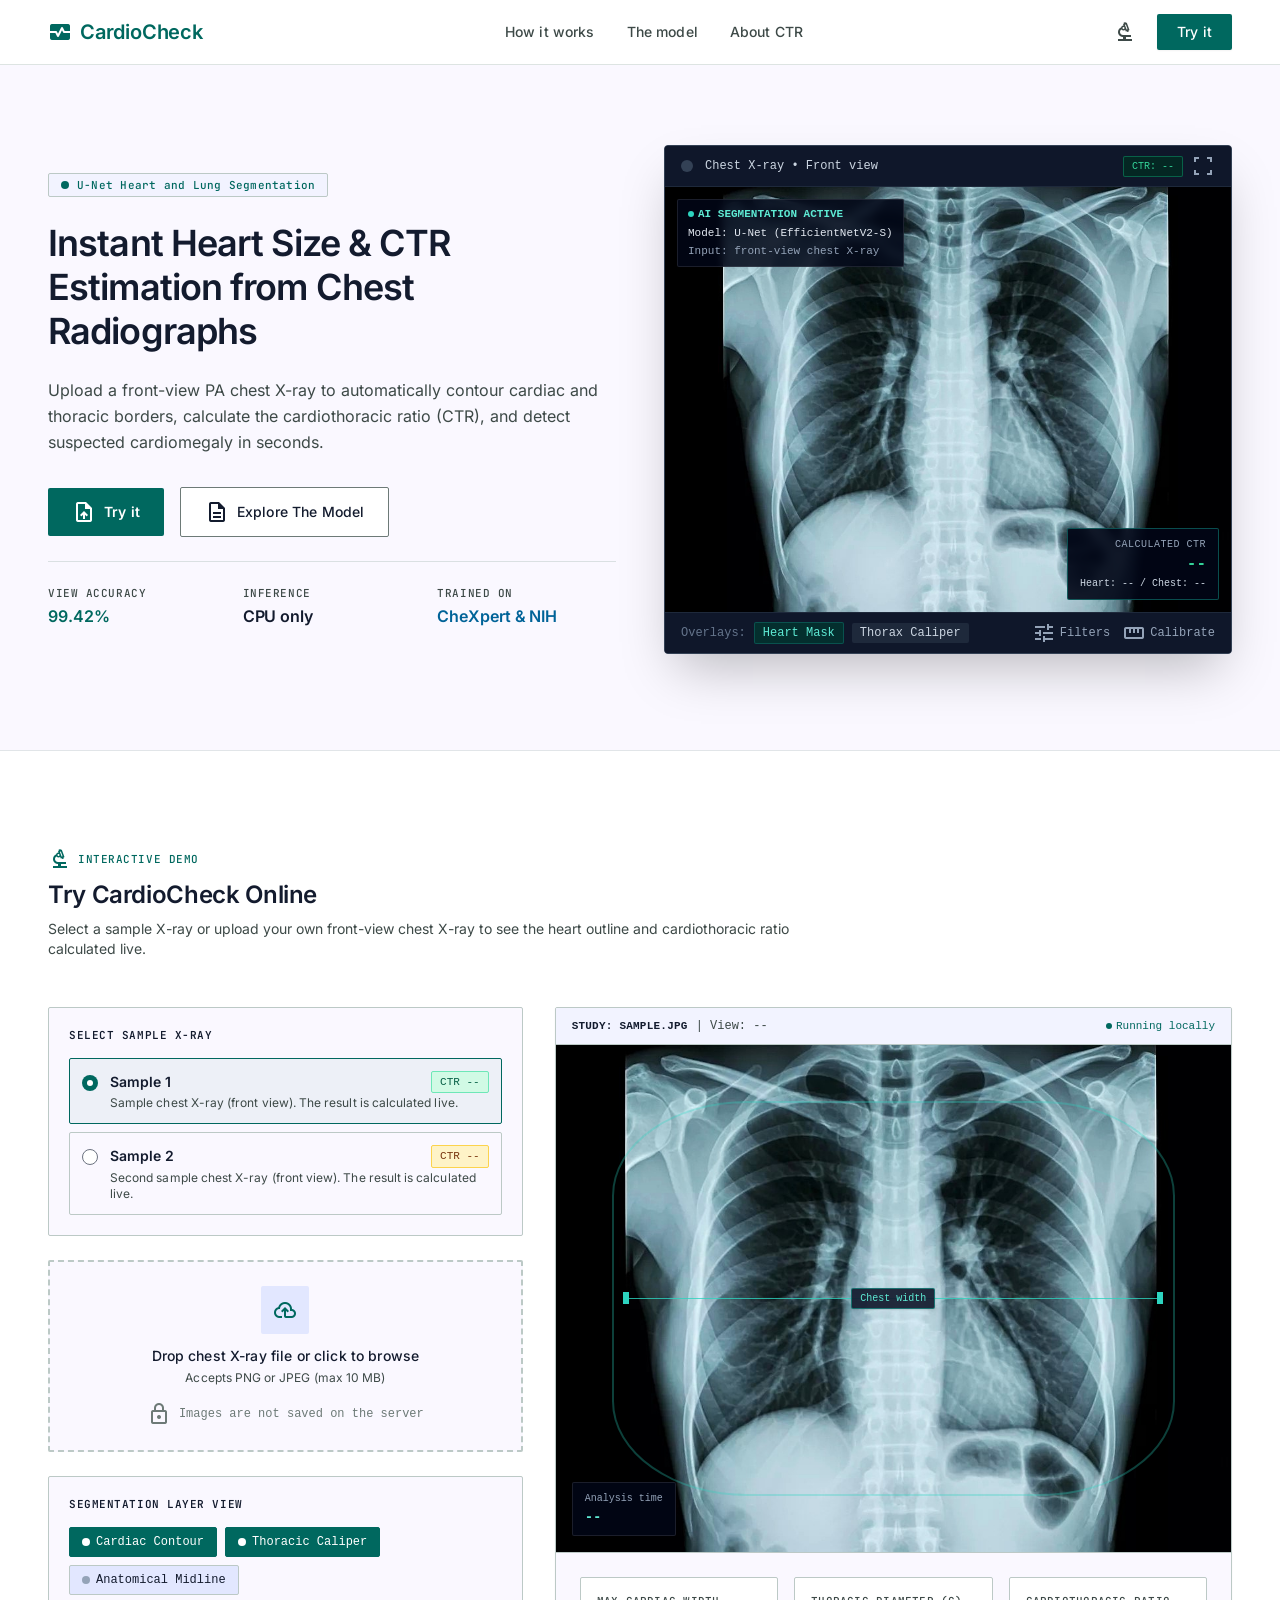
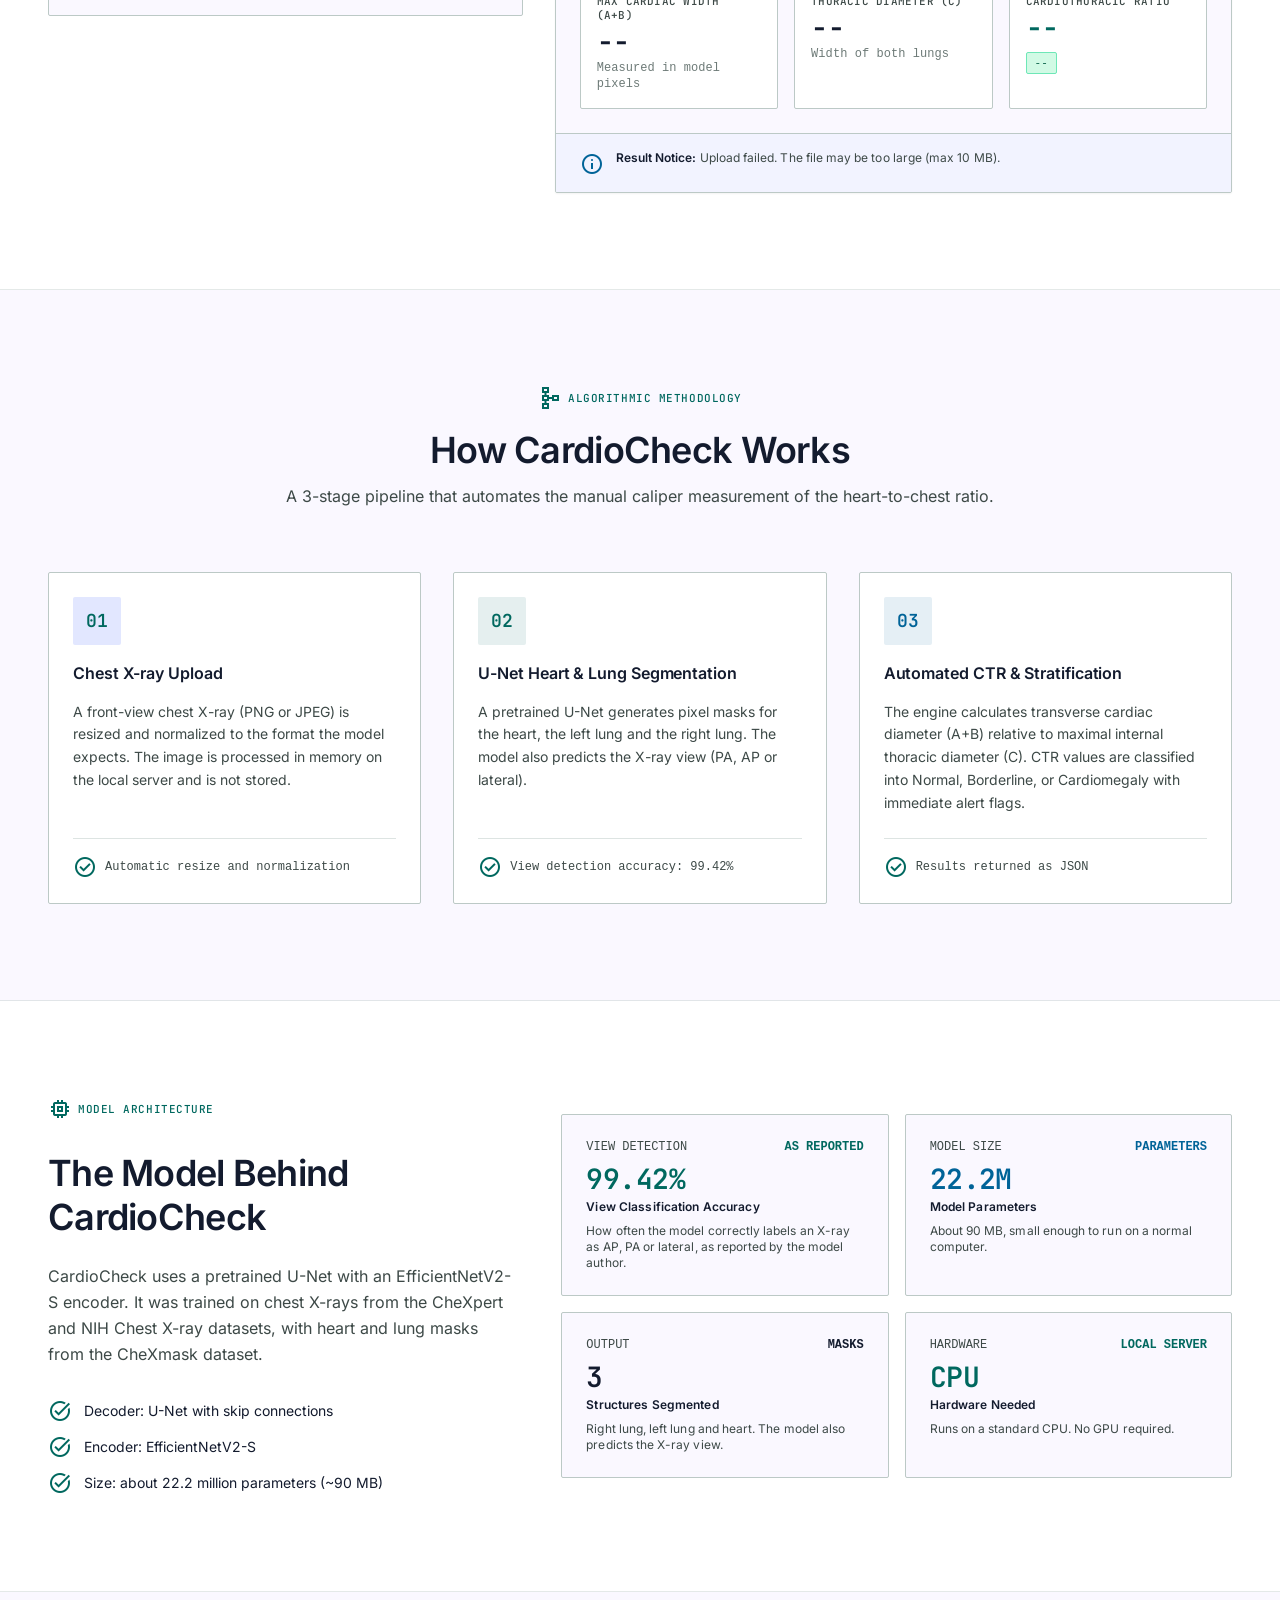
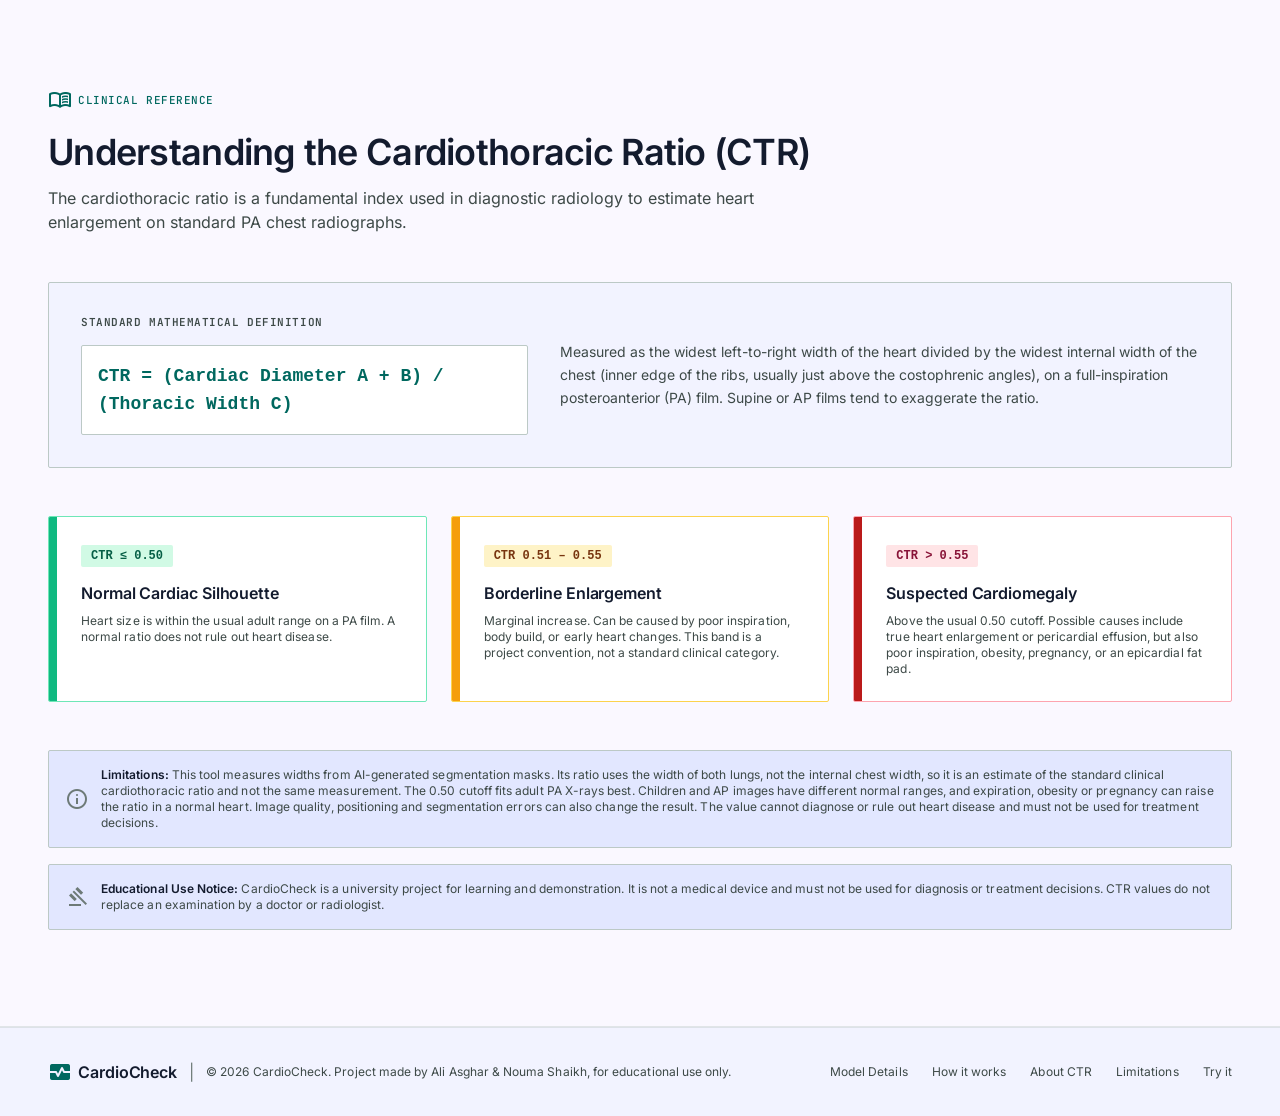
==== commit 25eba34f: "Update text for accuracy and clarity in index.html" ====
--- a/public/index.html
+++ b/public/index.html
@@ -643,7 +643,7 @@
               >
                 <span class="material-symbols-outlined text-[16px] text-primary"
                   >check_circle</span
-                >Heart Dice score: 0.943
+                >View detection accuracy: 99.42%
               </div>
             </div>
             <div
@@ -688,10 +688,10 @@
                 class="inline-flex items-center gap-1.5 text-primary text-label-sm font-label-sm uppercase tracking-wider"
               >
                 <span class="material-symbols-outlined text-sm">memory</span
-                ><span>Model Architecture &amp; Rigor</span>
+                ><span>Model Architecture</span>
               </div>
               <h2 class="text-headline-xl text-on-surface">
-                Deep Learning Engineered for Radiologic Confidence
+                The Model Behind CardioCheck
               </h2>
               <p class="text-body-lg text-on-surface-variant leading-relaxed">
                 CardioCheck uses a pretrained U-Net with an EfficientNetV2-S
@@ -731,21 +731,20 @@
                 <div
                   class="flex justify-between items-center text-xs font-mono text-on-surface-variant"
                 >
-                  <span>CARDIAC CONTOUR</span
-                  ><span class="text-primary font-semibold"
-                    >VALIDATION SET</span
-                  >
+                  <span>VIEW DETECTION</span
+                  ><span class="text-primary font-semibold">AS REPORTED</span>
                 </div>
                 <div
                   class="text-metric-display font-metric-display text-primary mt-2"
                 >
-                  0.943
+                  99.42%
                 </div>
                 <div class="text-label-md text-on-surface mt-1 font-semibold">
-                  Dice Similarity Coefficient
+                  View Classification Accuracy
                 </div>
                 <p class="text-body-sm text-on-surface-variant mt-2">
-                  How closely the heart outline matches the reference outline.
+                  How often the model correctly labels an X-ray as AP, PA or
+                  lateral, as reported by the model author.
                 </p>
               </div>
               <div class="bg-surface border border-outline-variant rounded p-6">
@@ -791,8 +790,8 @@
                 <div
                   class="flex justify-between items-center text-xs font-mono text-on-surface-variant"
                 >
-                  <span>INFERENCE SPEED</span
-                  ><span class="text-primary font-semibold">ON-DEVICE</span>
+                  <span>HARDWARE</span
+                  ><span class="text-primary font-semibold">LOCAL SERVER</span>
                 </div>
                 <div
                   class="text-metric-display font-metric-display text-primary mt-2"
@@ -851,10 +850,11 @@
               <div
                 class="lg:col-span-7 text-body-md text-on-surface-variant leading-relaxed"
               >
-                Measured at the widest transverse dimension of the cardiac
-                silhouette against the inner margins of the ribs at the level of
-                the diaphragm on full inspiratory posteroanterior (PA)
-                projection. Supine or AP exams inherently exaggerate CTR.
+                Measured as the widest left-to-right width of the heart divided
+                by the widest internal width of the chest (inner edge of the
+                ribs, usually just above the costophrenic angles), on a
+                full-inspiration posteroanterior (PA) film. Supine or AP films
+                tend to exaggerate the ratio.
               </div>
             </div>
           </div>
@@ -874,9 +874,8 @@
                   Normal Cardiac Silhouette
                 </h3>
                 <p class="text-body-sm text-on-surface-variant mt-2">
-                  Cardiothoracic proportion is within expected physiological
-                  parameters. Unlikely gross ventricular dilatation or
-                  pericardial effusion.
+                  Heart size is within the usual adult range on a PA film. A
+                  normal ratio does not rule out heart disease.
                 </p>
               </div>
             </div>
@@ -893,8 +892,9 @@
                   Borderline Enlargement
                 </h3>
                 <p class="text-body-sm text-on-surface-variant mt-2">
-                  Marginal transverse increase. May correlate with sub-optimal
-                  inspiration, habitus, or early congestive / valvular changes.
+                  Marginal increase. Can be caused by poor inspiration, body
+                  build, or early heart changes. This band is a project
+                  convention, not a standard clinical category.
                 </p>
               </div>
             </div>
@@ -911,9 +911,9 @@
                   Suspected Cardiomegaly
                 </h3>
                 <p class="text-body-sm text-on-surface-variant mt-2">
-                  Significantly elevated cardiac index indicating probable
-                  ventricular hypertrophy, pericardial effusion, or severe
-                  valvular insufficiency.
+                  Above the usual 0.50 cutoff. Possible causes include true
+                  heart enlargement or pericardial effusion, but also poor
+                  inspiration, obesity, pregnancy, or an epicardial fat pad.
                 </p>
               </div>
             </div>
